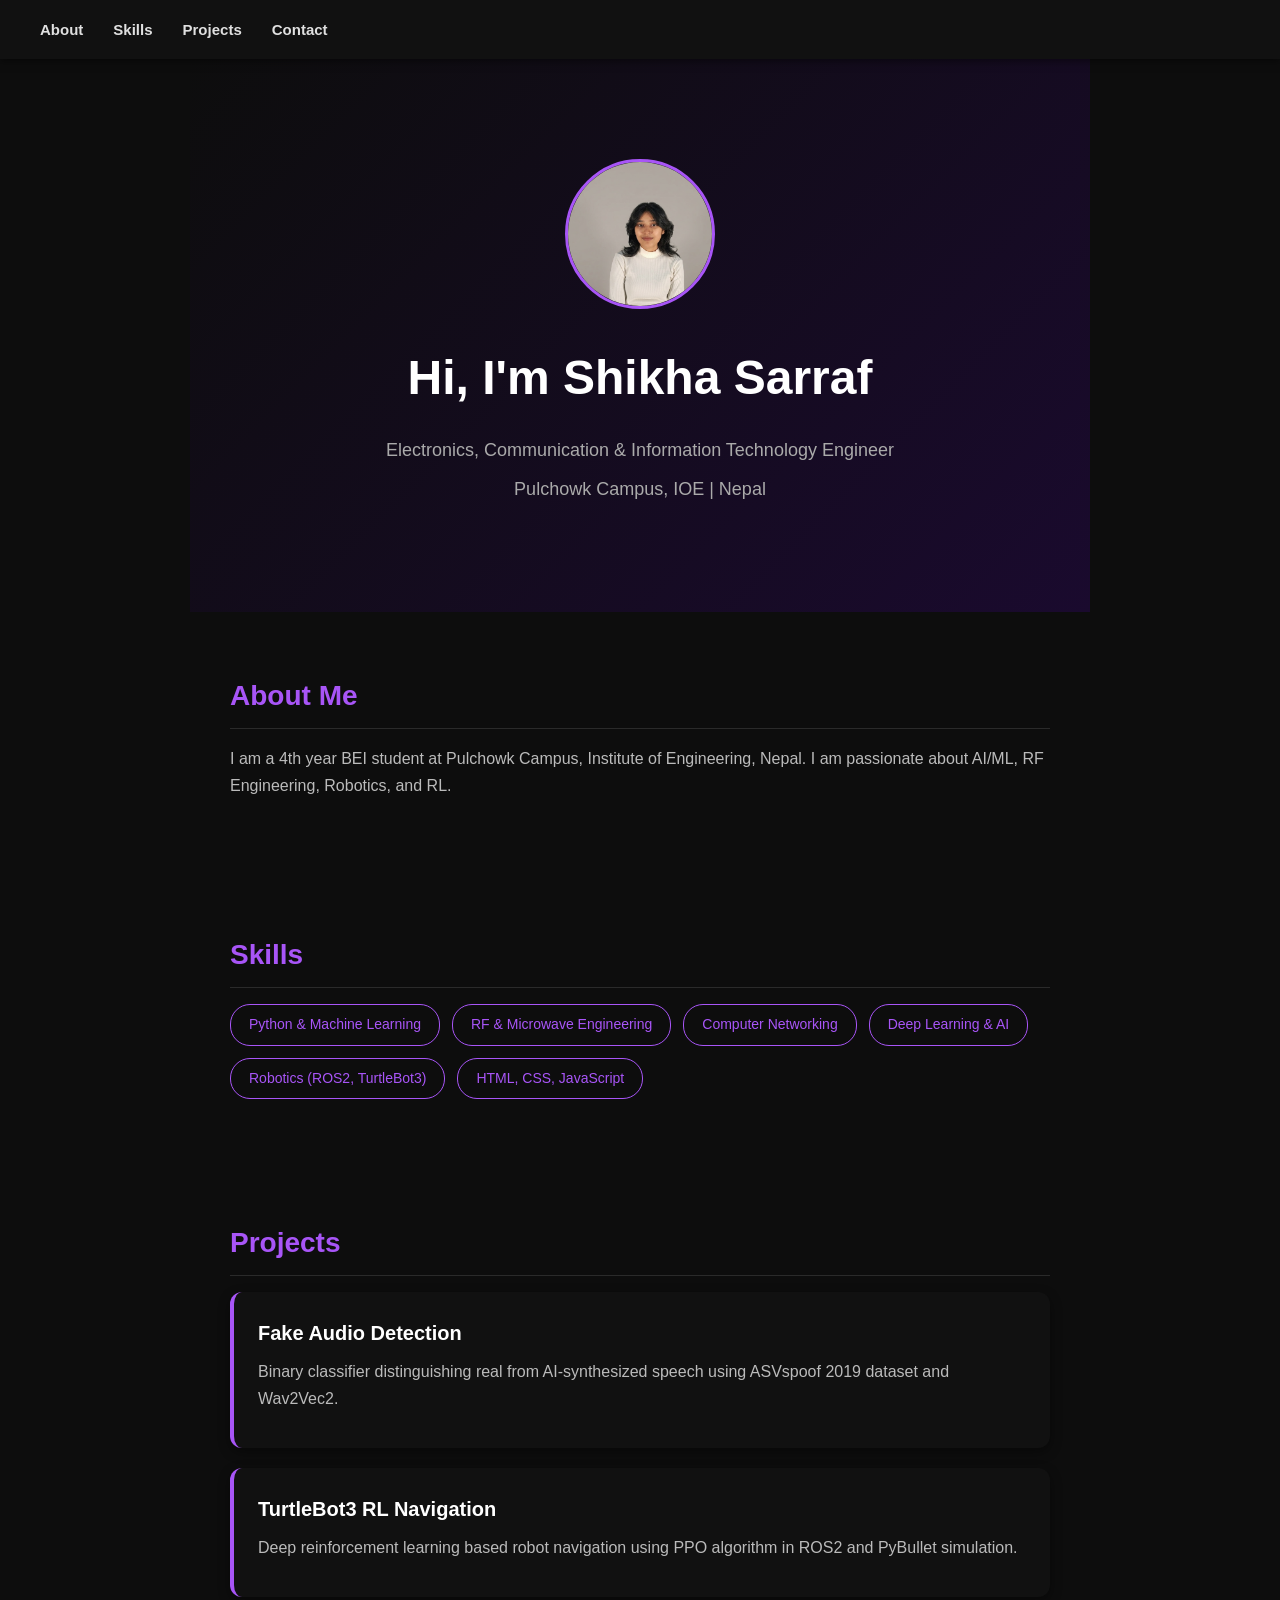
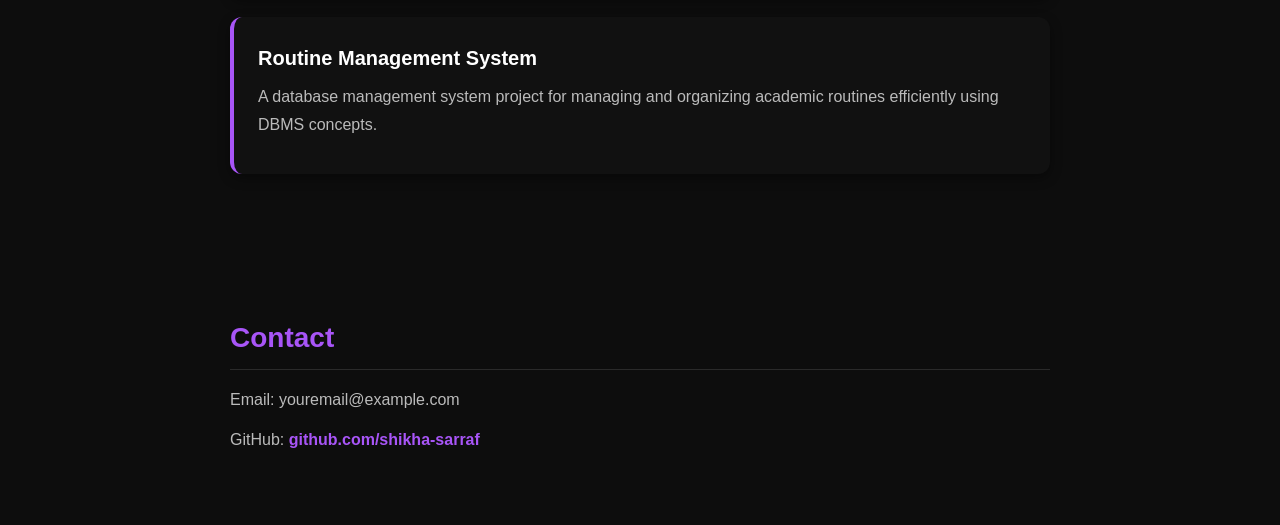
==== index.html @ 069e7ae3 "Add profile photo" ====
<!DOCTYPE html>
<html lang="en">
  <head>
    <meta charset="UTF-8">
    <meta name="viewport" content="width=device-width, initial-scale=1.0">
    <meta name="author" content="Shikha Sarraf">
    <meta name="description" content="Portfolio of Shikha Sarraf - ECIT Engineer">
    <link rel="stylesheet" href="style.css">
    <title>Shikha Sarraf | Portfolio</title>
  </head>
  <body>

    <!-- NAVIGATION -->
    <nav>
      <ul>
        <li><a href="#about">About</a></li>
        <li><a href="#skills">Skills</a></li>
        <li><a href="#projects">Projects</a></li>
        <li><a href="#contact">Contact</a></li>
      </ul>
    </nav>

    <!-- HERO SECTION -->
    
    <section id="hero">
      <img src="me.png" alt="Shikha Sarraf" class="profile-photo">
      <h1>Hi, I'm Shikha Sarraf</h1>
      <p>Electronics, Communication & Information Technology Engineer</p>
      <p>Pulchowk Campus, IOE | Nepal</p>
    </section>

    <!-- ABOUT SECTION -->
    <section id="about">
      <h2>About Me</h2>
      <p>I am a 4th year BEI student at Pulchowk Campus, Institute of Engineering, Nepal. I am passionate about AI/ML, RF Engineering, Robotics, and RL.</p>
    </section>

    <!-- SKILLS SECTION -->
    <section id="skills">
      <h2>Skills</h2>
      <ul>
        <li>Python & Machine Learning</li>
        <li>RF & Microwave Engineering</li>
        <li>Computer Networking</li>
        <li>Deep Learning & AI</li>
        <li>Robotics (ROS2, TurtleBot3)</li>
        <li>HTML, CSS, JavaScript</li>
      </ul>
    </section>

    <!-- PROJECTS SECTION -->
    <section id="projects">
      <h2>Projects</h2>

      <div class="project-card">
        <h3>Fake Audio Detection</h3>
        <p>Binary classifier distinguishing real from AI-synthesized speech using ASVspoof 2019 dataset and Wav2Vec2.</p>
      </div>

      <div class="project-card">
        <h3>TurtleBot3 RL Navigation</h3>
        <p>Deep reinforcement learning based robot navigation using PPO algorithm in ROS2 and PyBullet simulation.</p>
      </div>

      <div class="project-card">
        <h3>Routine Management System</h3>
        <p>A database management system project for managing and organizing academic routines efficiently using DBMS concepts.</p>
      </div>

    </section>

    <!-- CONTACT SECTION -->
    <section id="contact">
      <h2>Contact</h2>
      <p>Email: youremail@example.com</p>
      <p>GitHub: <a href="https://github.com/shikha-sarraf">github.com/shikha-sarraf</a></p>
    </section>

    <script src="script.js"></script>
  </body>
</html>
---- style.css ----
/* RESET & BASE */
* {
  margin: 0;
  padding: 0;
  box-sizing: border-box;
}

body {
  font-family: 'Segoe UI', sans-serif;
  background-color: #0d0d0d;
  color: #e0e0e0;
  line-height: 1.7;
}

/* NAVIGATION */
nav {
  background-color: #111111;
  padding: 16px 40px;
  box-shadow: 0 2px 8px rgba(0,0,0,0.5);
  position: sticky;
  top: 0;
  z-index: 100;
}

nav ul {
  list-style: none;
  display: flex;
  gap: 30px;
}

nav ul li a {
  text-decoration: none;
  color: #e0e0e0;
  font-weight: 600;
  font-size: 15px;
}

nav ul li a:hover {
  color: #a855f7;
}

/* HERO SECTION */

.profile-photo {
  width: 150px;
  height: 150px;
  border-radius: 50%;
  object-fit: cover;
  border: 3px solid #a855f7;
  margin-bottom: 20px;
}

#hero {
  background: linear-gradient(135deg, #0d0d0d, #1a0a2e);
  color: white;
  padding: 100px 40px;
  text-align: center;
}

#hero h1 {
  font-size: 48px;
  margin-bottom: 16px;
  color: #ffffff;
}

#hero p {
  font-size: 18px;
  margin-bottom: 8px;
  color: #aaaaaa;
}

/* SECTIONS */
section {
  padding: 60px 40px;
  max-width: 900px;
  margin: 0 auto;
}

h2 {
  font-size: 28px;
  color: #a855f7;
  margin-bottom: 16px;
  border-bottom: 1px solid #2a2a2a;
  padding-bottom: 8px;
}

p {
  font-size: 16px;
  color: #bbbbbb;
  margin-bottom: 12px;
}

/* SKILLS */
#skills ul {
  list-style: none;
  display: flex;
  flex-wrap: wrap;
  gap: 12px;
  margin-top: 16px;
}

#skills ul li {
  background-color: transparent;
  color: #a855f7;
  padding: 8px 18px;
  border-radius: 20px;
  font-size: 14px;
  font-weight: 500;
  border: 1px solid #a855f7;
}

/* PROJECT CARDS */
.project-card {
  background: #111111;
  border-radius: 12px;
  padding: 24px;
  margin-bottom: 20px;
  box-shadow: 0 4px 12px rgba(0,0,0,0.4);
  border-left: 4px solid #a855f7;
}

.project-card h3 {
  font-size: 20px;
  color: #ffffff;
  margin-bottom: 8px;
}

/* CONTACT */
#contact a {
  color: #a855f7;
  text-decoration: none;
  font-weight: 600;
}

#contact a:hover {
  color: #ffffff;
  text-decoration: underline;
}
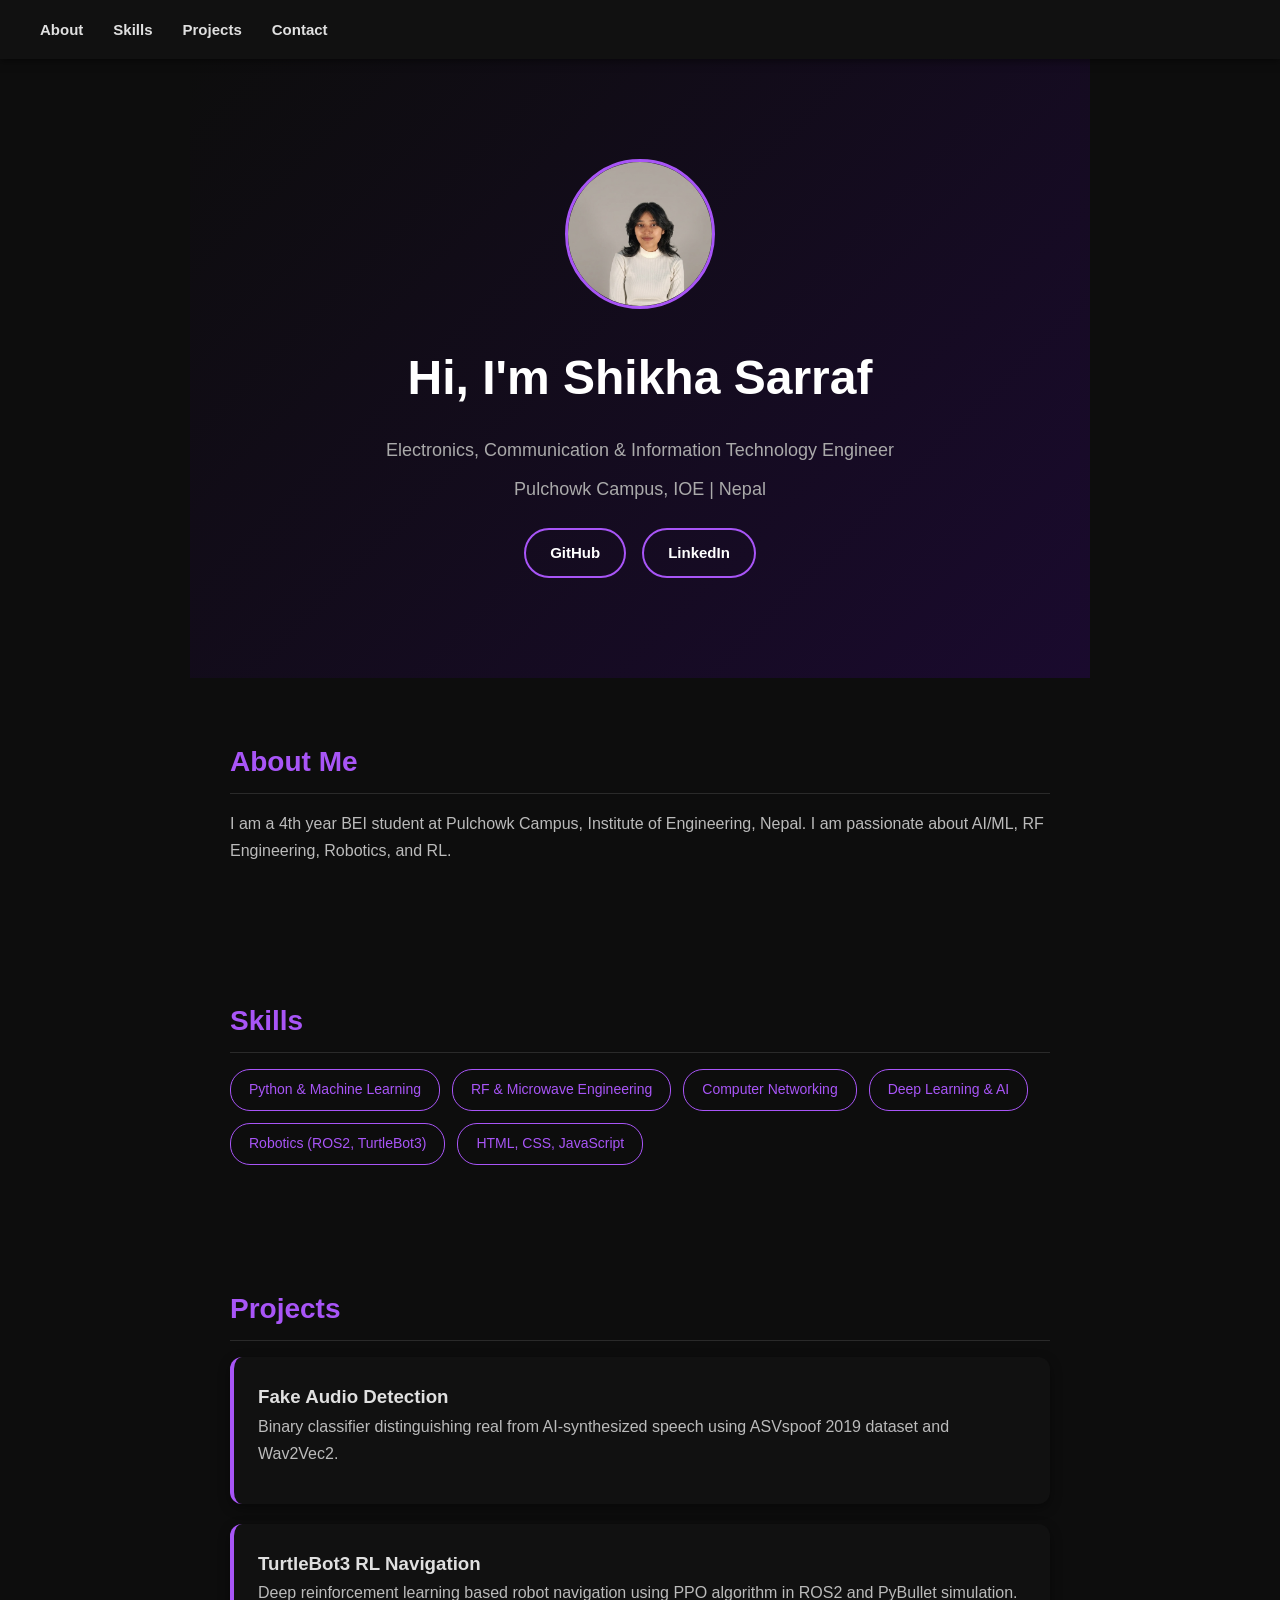
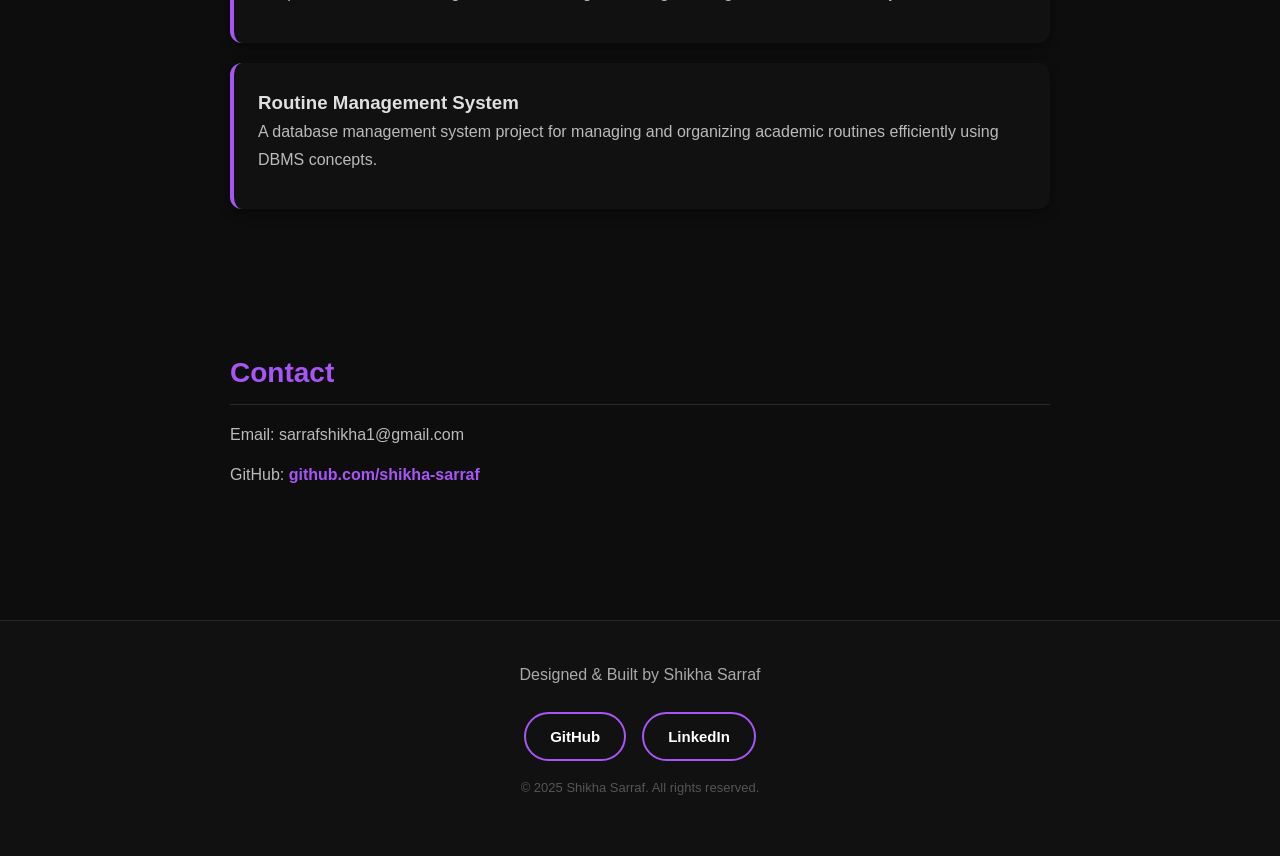
==== commit 57f0543d: "Add hover effects and footer" ====
--- a/index.html
+++ b/index.html
@@ -8,6 +8,7 @@
     <link rel="stylesheet" href="style.css">
     <title>Shikha Sarraf | Portfolio</title>
   </head>
+
   <body>
 
     <!-- NAVIGATION -->
@@ -27,6 +28,10 @@
       <h1>Hi, I'm Shikha Sarraf</h1>
       <p>Electronics, Communication & Information Technology Engineer</p>
       <p>Pulchowk Campus, IOE | Nepal</p>
+      <div class="social-links">
+        <a href="https://github.com/shikha-sarraf" target="_blank">GitHub</a>
+        <a href="https://www.linkedin.com/in/shikha-sarraf-b10325328/" target="_blank">LinkedIn</a>
+      </div>
     </section>
 
     <!-- ABOUT SECTION -->
@@ -72,10 +77,19 @@
     <!-- CONTACT SECTION -->
     <section id="contact">
       <h2>Contact</h2>
-      <p>Email: youremail@example.com</p>
+      <p>Email: sarrafshikha1@gmail.com</p>
       <p>GitHub: <a href="https://github.com/shikha-sarraf">github.com/shikha-sarraf</a></p>
     </section>
 
     <script src="script.js"></script>
+    <!-- FOOTER -->
+    <footer>
+      <p>Designed & Built by Shikha Sarraf</p>
+      <div class="social-links">
+        <a href="https://github.com/shikha-sarraf" target="_blank">GitHub</a>
+        <a href="https://www.linkedin.com/in/shikha-sarraf-b10325328/" target="_blank">LinkedIn</a>
+      </div>
+      <p class="copyright">© 2025 Shikha Sarraf. All rights reserved.</p>
+    </footer>
   </body>
 </html>
--- a/style.css
+++ b/style.css
@@ -117,13 +117,16 @@
   margin-bottom: 20px;
   box-shadow: 0 4px 12px rgba(0,0,0,0.4);
   border-left: 4px solid #a855f7;
+  transition: all 0.3s ease;
+  cursor: pointer;
 }
 
-.project-card h3 {
-  font-size: 20px;
-  color: #ffffff;
-  margin-bottom: 8px;
+.project-card:hover {
+  transform: translateY(-5px);
+  box-shadow: 0 8px 25px rgba(168, 85, 247, 0.3);
+  border-left: 4px solid #a855f7;
 }
+
 
 /* CONTACT */
 #contact a {
@@ -135,4 +138,46 @@
 #contact a:hover {
   color: #ffffff;
   text-decoration: underline;
-}+}
+
+.social-links {
+  display: flex;
+  gap: 16px;
+  justify-content: center;
+  margin-top: 24px;
+}
+
+.social-links a {
+  text-decoration: none;
+  color: #ffffff;
+  border: 2px solid #a855f7;
+  padding: 10px 24px;
+  border-radius: 25px;
+  font-weight: 600;
+  font-size: 15px;
+  transition: all 0.3s ease;
+}
+
+.social-links a:hover {
+  background-color: #a855f7;
+  color: #ffffff;
+}
+/* FOOTER */
+footer {
+  background-color: #111111;
+  text-align: center;
+  padding: 40px 20px;
+  margin-top: 60px;
+  border-top: 1px solid #2a2a2a;
+}
+
+footer p {
+  color: #aaaaaa;
+  margin-bottom: 16px;
+}
+
+footer .copyright {
+  color: #555555;
+  font-size: 13px;
+  margin-top: 16px;
+}
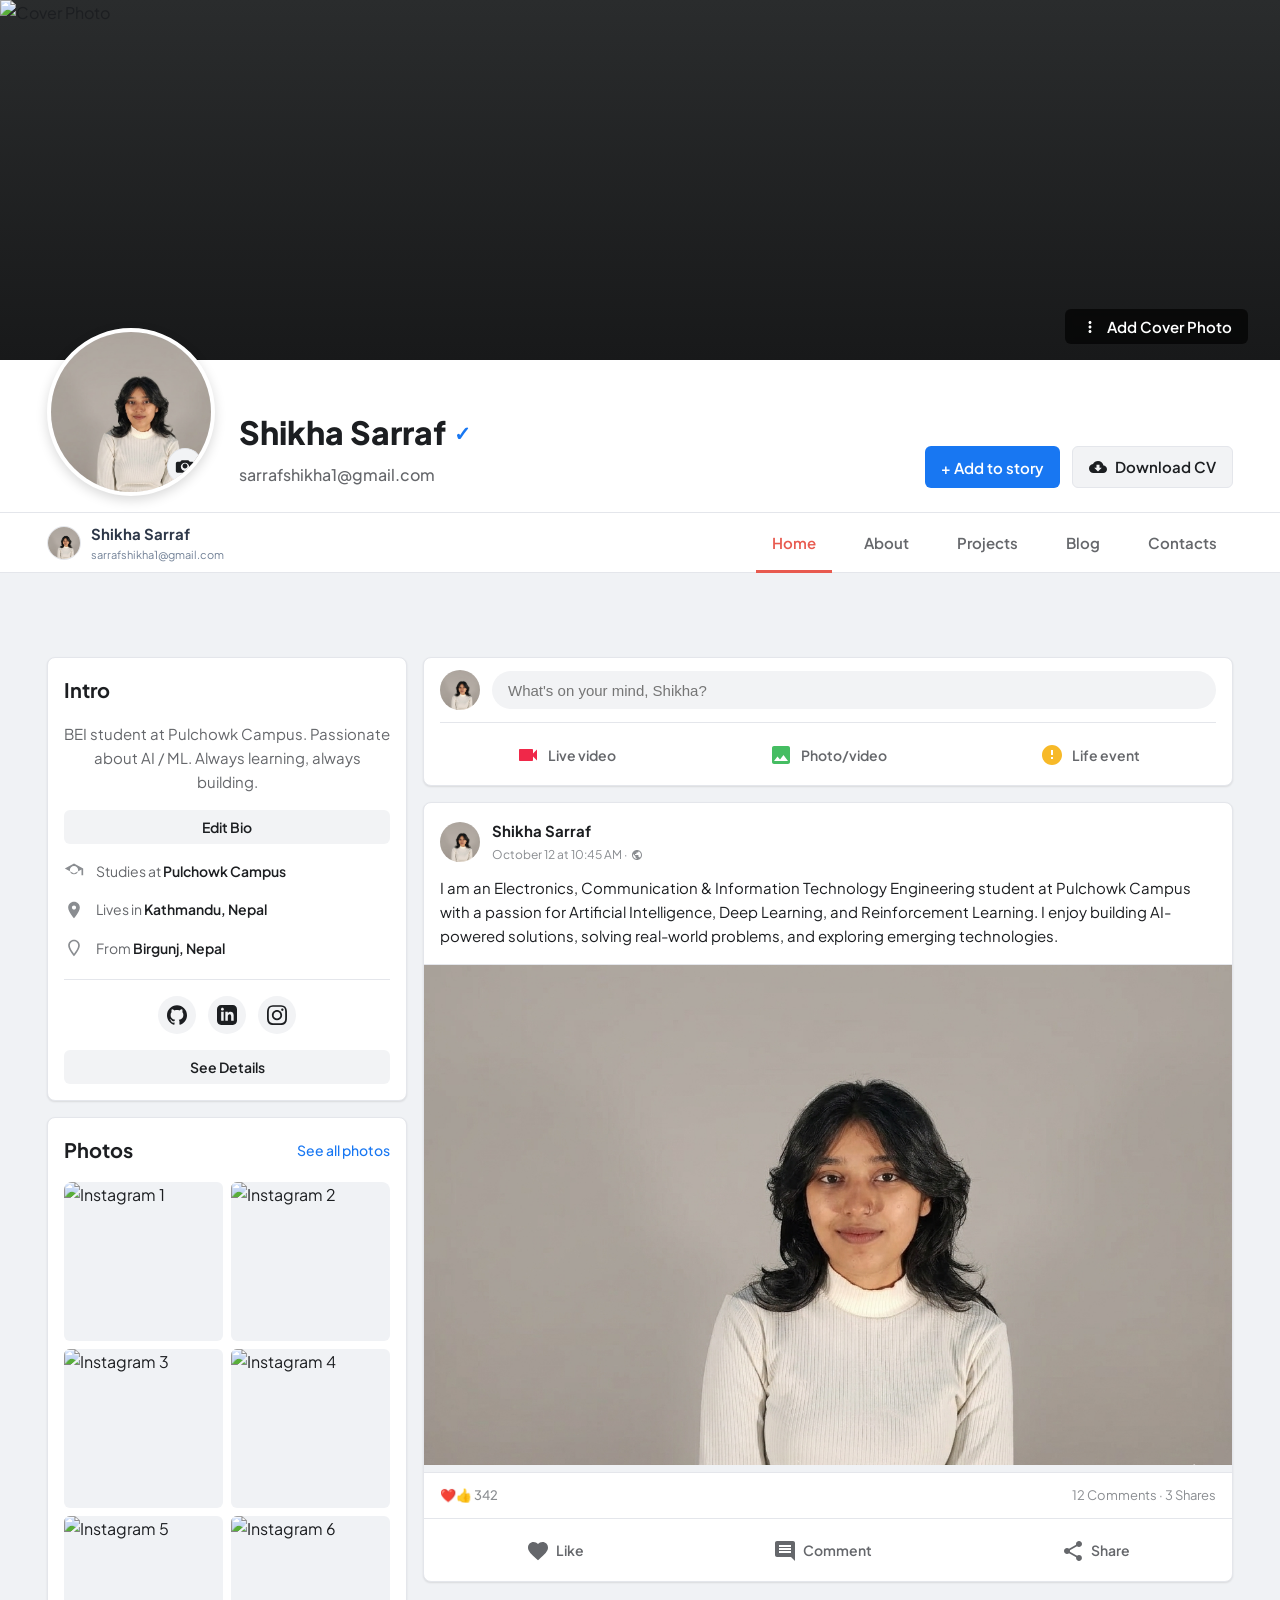
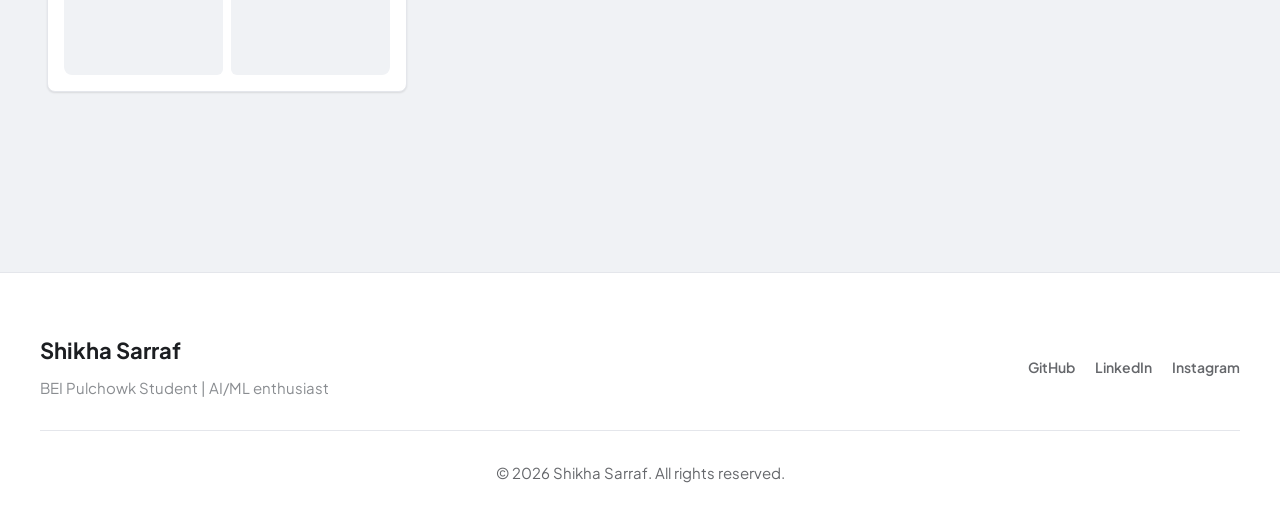
==== commit 62b3530e: "Refactor portfolio to Light Mode & Desktop-Only, restructure subpages, update bio text, and add MIT " ====
--- a/index.html
+++ b/index.html
@@ -1,95 +1,245 @@
 <!DOCTYPE html>
 <html lang="en">
-  <head>
-    <meta charset="UTF-8">
-    <meta name="viewport" content="width=device-width, initial-scale=1.0">
-    <meta name="author" content="Shikha Sarraf">
-    <meta name="description" content="Portfolio of Shikha Sarraf - ECIT Engineer">
-    <link rel="stylesheet" href="style.css">
-    <title>Shikha Sarraf | Portfolio</title>
-  </head>
-
-  <body>
-
-    <!-- NAVIGATION -->
-    <nav>
-      <ul>
-        <li><a href="#about">About</a></li>
-        <li><a href="#skills">Skills</a></li>
-        <li><a href="#projects">Projects</a></li>
-        <li><a href="#contact">Contact</a></li>
+<head>
+  <meta charset="UTF-8">
+  <meta name="author" content="Shikha Sarraf">
+  <meta name="description" content="Professional Portfolio of Shikha Sarraf - BEI student at Pulchowk Campus, Passionate about AI / ML">
+  <title>Shikha Sarraf | Portfolio - Home</title>
+  <!-- Google Fonts -->
+  <link rel="preconnect" href="https://fonts.googleapis.com">
+  <link rel="preconnect" href="https://fonts.gstatic.com" crossorigin>
+  <link href="https://fonts.googleapis.com/css2?family=Playfair+Display:ital,wght@0,400..900;1,400..900&family=Plus+Jakarta+Sans:ital,wght@0,300..800;1,300..800&display=swap" rel="stylesheet">
+  <!-- Stylesheet -->
+  <link rel="stylesheet" href="style.css">
+</head>
+<body>
+
+  <!-- HERO PROFILE HEADER -->
+  <header class="profile-header">
+    <div class="cover-wrapper">
+      <img src="https://res.cloudinary.com/dj85g5tsx/image/upload/q_auto:best,f_auto,e_sharpen:100/v1781712155/1000098287_high_quality_x2zawh.jpg" alt="Cover Photo" class="cover-photo">
+      <button class="mock-btn cover-edit-btn">
+        <svg viewBox="0 0 24 24" class="btn-icon"><path d="M12 8c1.1 0 2-.9 2-2s-.9-2-2-2-2 .9-2 2 .9 2 2 2zm0 2c-1.1 0-2 .9-2 2s.9 2 2 2 2-.9 2-2-.9-2-2-2zm0 6c-1.1 0-2 .9-2 2s.9 2 2 2 2-.9 2-2-.9-2-2-2z"/></svg>
+        Add Cover Photo
+      </button>
+    </div>
+    
+    <div class="header-info-container">
+      <div class="profile-avatar-wrapper">
+        <img src="me.png" alt="Shikha Sarraf" class="profile-avatar">
+        <div class="avatar-edit-badge">
+          <svg viewBox="0 0 24 24"><path d="M12 15c1.66 0 3-1.34 3-3s-1.34-3-3-3-3 1.34-3 3 1.34 3 3 3zm9-8h-3.17L16 5H8L6.17 7H3c-1.1 0-2 .9-2 2v9c0 1.1.9 2 2 2h18c1.1 0 2-.9 2-2V9c0-1.1-.9-2-2-2zm-9 11c-2.76 0-5-2.24-5-5s2.24-5 5-5 5 2.24 5 5-2.24 5-5 5z"/></svg>
+        </div>
+      </div>
+      
+      <div class="profile-meta">
+        <div class="name-block">
+          <h1 class="profile-name">Shikha Sarraf <span class="verify-badge">✓</span></h1>
+          <span class="profile-email">sarrafshikha1@gmail.com</span>
+        </div>
+        <div class="profile-actions">
+          <button class="mock-btn primary-action-btn">+ Add to story</button>
+          <a href="shikha-sarraf_cv.pdf" download class="mock-btn secondary-action-btn">
+            <svg viewBox="0 0 24 24" class="btn-icon"><path d="M19.35 10.04C18.67 6.59 15.64 4 12 4 9.11 4 6.6 5.64 5.35 8.04 2.34 8.36 0 10.91 0 14c0 3.31 2.69 6 6 6h13c2.76 0 5-2.24 5-5 0-2.64-2.05-4.78-4.65-4.96zM17 13l-5 5-5-5h3V9h4v4h3z"/></svg>
+            Download CV
+          </a>
+        </div>
+      </div>
+    </div>
+  </header>
+
+  <!-- NAVIGATION BAR (STICKY NAV CONTAINER) -->
+  <div class="nav-anchor" id="nav-anchor"></div>
+  <nav class="main-navbar" id="main-navbar">
+    <div class="navbar-content">
+      <div class="navbar-logo" id="navbar-logo">
+        <img src="me.png" alt="Profile" class="logo-avatar">
+        <div class="logo-text">
+          <span class="logo-name">Shikha Sarraf</span>
+          <span class="logo-subtitle">sarrafshikha1@gmail.com</span>
+        </div>
+      </div>
+      <ul class="nav-links">
+        <li><a href="index.html" class="nav-item active" data-tab="home">Home</a></li>
+        <li><a href="about.html" class="nav-item" data-tab="about">About</a></li>
+        <li><a href="projects.html" class="nav-item" data-tab="projects">Projects</a></li>
+        <li><a href="blog.html" class="nav-item" data-tab="blog">Blog</a></li>
+        <li><a href="contacts.html" class="nav-item" data-tab="contacts">Contacts</a></li>
       </ul>
-    </nav>
-
-    <!-- HERO SECTION -->
-    
-    <section id="hero">
-      <img src="me.png" alt="Shikha Sarraf" class="profile-photo">
-      <h1>Hi, I'm Shikha Sarraf</h1>
-      <p>Electronics, Communication & Information Technology Engineer</p>
-      <p>Pulchowk Campus, IOE | Nepal</p>
-      <div class="social-links">
-        <a href="https://github.com/shikha-sarraf" target="_blank">GitHub</a>
+    </div>
+  </nav>
+
+  <!-- MAIN SECTION CONTAINER (PAGE WRAPPER) -->
+  <main class="page-container">
+
+    <!-- HOME TAB / FEED SECTION -->
+    <section id="feed-section" class="section-container active-section">
+      <div class="feed-grid">
+        
+        <!-- LEFT COLUMN (INTRO, DETAILS, PHOTOS) -->
+        <div class="feed-col left-col">
+          
+          <!-- INTRO CARD -->
+          <div class="fb-card intro-card">
+            <h2>Intro</h2>
+            <p class="intro-bio">BEI student at Pulchowk Campus. Passionate about AI / ML. Always learning, always building.</p>
+            <button class="mock-btn-wide">Edit Bio</button>
+            <ul class="details-list">
+              <li>
+                <svg class="detail-icon" viewBox="0 0 24 24"><path d="M12 3L1 9l11 6 9-4.91V17h2V9L12 3zm0 13c-2.76 0-5-2.24-5-5s2.24-5 5-5 5 2.24 5 5-2.24 5-5 5z"/></svg>
+                <span>Studies at <span class="highlight">Pulchowk Campus</span></span>
+              </li>
+              <li>
+                <svg class="detail-icon" viewBox="0 0 24 24"><path d="M12 2C8.13 2 5 5.13 5 9c0 5.25 7 13 7 13s7-7.75 7-13c0-3.87-3.13-7-7-7zm0 9.5c-1.38 0-2.5-1.12-2.5-2.5s1.12-2.5 2.5-2.5 2.5 1.12 2.5 2.5-1.12 2.5-2.5 2.5z"/></svg>
+                <span>Lives in <span class="highlight">Kathmandu, Nepal</span></span>
+              </li>
+              <li>
+                <svg class="detail-icon" viewBox="0 0 24 24"><path d="M12 2C8.14 2 5 5.14 5 9c0 5.25 7 13 7 13s7-7.75 7-13c0-3.86-3.14-7-7-7zm0 2c2.76 0 5 2.24 5 5 0 2.88-2.88 7.19-5 9.88C9.92 16.24 7 11.85 7 9c0-2.76 2.24-5 5-5z"/></svg>
+                <span>From <span class="highlight">Birgunj, Nepal</span></span>
+              </li>
+            </ul>
+            
+            <div class="social-row">
+              <a href="https://github.com/shikha-sarraf/" target="_blank" class="social-icon-btn github" title="GitHub">
+                <svg viewBox="0 0 24 24"><path d="M12 .297c-6.63 0-12 5.373-12 12 0 5.303 3.438 9.8 8.205 11.385.6.113.82-.258.82-.577 0-.285-.01-1.04-.015-2.04-3.338.724-4.042-1.61-4.042-1.61C4.422 18.07 3.633 17.7 3.633 17.7c-1.087-.744.084-.729.084-.729 1.205.084 1.838 1.236 1.838 1.236 1.07 1.835 2.809 1.305 3.495.998.108-.776.417-1.305.76-1.605-2.665-.3-5.466-1.332-5.466-5.93 0-1.31.465-2.38 1.235-3.22-.135-.303-.54-1.523.105-3.176 0 0 1.005-.322 3.3 1.23.96-.267 1.98-.399 3-.405 1.02.006 2.04.138 3 .405 2.28-1.552 3.285-1.23 3.285-1.23.645 1.653.24 2.873.12 3.176.765.84 1.23 1.91 1.23 3.22 0 4.61-2.805 5.625-5.475 5.92.42.36.81 1.096.81 2.22 0 1.606-.015 2.896-.015 3.286 0 .315.21.69.825.57C20.565 22.092 24 17.592 24 12.297c0-6.627-5.373-12-12-12"/></svg>
+              </a>
+              <a href="https://www.linkedin.com/in/shikha-sarraf-b10325328/" target="_blank" class="social-icon-btn linkedin" title="LinkedIn">
+                <svg viewBox="0 0 24 24"><path d="M19 0h-14c-2.761 0-5 2.239-5 5v14c0 2.761 2.239 5 5 5h14c2.762 0 5-2.239 5-5v-14c0-2.761-2.238-5-5-5zm-11 19h-3v-11h3v11zm-1.5-12.268c-.966 0-1.75-.79-1.75-1.764s.784-1.764 1.75-1.764 1.75.79 1.75 1.764-.783 1.764-1.75 1.764zm13.5 12.268h-3v-5.604c0-3.368-4-3.113-4 0v5.604h-3v-11h3v1.765c1.396-2.586 7-2.777 7 2.476v6.759z"/></svg>
+              </a>
+              <a href="https://www.instagram.com/shikha28730/" target="_blank" class="social-icon-btn instagram" title="Instagram">
+                <svg viewBox="0 0 24 24"><path d="M12 2.163c3.204 0 3.584.012 4.85.07 3.252.148 4.771 1.691 4.919 4.919.058 1.265.069 1.645.069 4.849 0 3.205-.012 3.584-.069 4.849-.149 3.225-1.664 4.771-4.919 4.919-1.266.058-1.644.07-4.85.07-3.204 0-3.584-.012-4.849-.07-3.26-.149-4.771-1.699-4.919-4.92-.058-1.265-.07-1.644-.07-4.849 0-3.204.013-3.583.07-4.849.149-3.227 1.664-4.771 4.919-4.919 1.266-.057 1.645-.069 4.849-.069zm0-2c-3.259 0-3.667.014-4.947.072-4.358.2-6.78 2.618-6.98 6.98-.059 1.281-.073 1.689-.073 4.948 0 3.259.014 3.668.072 4.948.2 4.358 2.618 6.78 6.98 6.98 1.281.058 1.689.072 4.948.072 3.259 0 3.668-.014 4.948-.072 4.354-.2 6.782-2.618 6.979-6.98.059-1.28.073-1.689.073-4.948 0-3.259-.014-3.667-.072-4.947-.196-4.354-2.617-6.78-6.979-6.98-1.281-.059-1.69-.073-4.949-.073zm0 5.838c-3.403 0-6.162 2.759-6.162 6.162s2.759 6.163 6.162 6.163 6.162-2.759 6.162-6.163c0-3.403-2.759-6.162-6.162-6.162zm0 10.162c-2.209 0-4-1.79-4-4 0-2.209 1.791-4 4-4s4 1.791 4 4c0 2.21-1.791 4-4 4zm6.406-11.845c-.796 0-1.441.645-1.441 1.44s.645 1.44 1.441 1.44c.795 0 1.439-.645 1.439-1.44s-.644-1.44-1.439-1.44z"/></svg>
+              </a>
+            </div>
+            
+            <button class="mock-btn-wide secondary">See Details</button>
+          </div>
+
+          <!-- PHOTOS CARD -->
+          <div class="fb-card photos-card">
+            <div class="card-header">
+              <h2>Photos</h2>
+              <a href="#" class="card-header-link">See all photos</a>
+            </div>
+            <div class="photos-grid-2col">
+              <div class="photo-box">
+                <img src="https://res.cloudinary.com/dj85g5tsx/image/upload/v1781714208/Screenshot_20260617_221951_Instagram_nuiz65.jpg" alt="Instagram 1" class="insta-photo">
+              </div>
+              <div class="photo-box">
+                <img src="https://res.cloudinary.com/dj85g5tsx/image/upload/v1781714208/Screenshot_20260617_221634_Instagram_vl1rug.jpg" alt="Instagram 2" class="insta-photo">
+              </div>
+              <div class="photo-box">
+                <img src="https://res.cloudinary.com/dj85g5tsx/image/upload/v1781714207/Screenshot_20260617_221604_Instagram_c6y4k2.jpg" alt="Instagram 3" class="insta-photo">
+              </div>
+              <div class="photo-box">
+                <img src="https://res.cloudinary.com/dj85g5tsx/image/upload/v1781714208/Screenshot_20260617_221849_Instagram_ctgxor.jpg" alt="Instagram 4" class="insta-photo">
+              </div>
+              <div class="photo-box">
+                <img src="https://res.cloudinary.com/dj85g5tsx/image/upload/v1781714207/Screenshot_20260617_221601_Instagram_vzuhi9.jpg" alt="Instagram 5" class="insta-photo">
+              </div>
+              <div class="photo-box">
+                <img src="https://res.cloudinary.com/dj85g5tsx/image/upload/v1781714207/Screenshot_20260617_221838_Instagram_vi8kjq.jpg" alt="Instagram 6" class="insta-photo">
+              </div>
+            </div>
+          </div>
+          
+        </div>
+        
+        <!-- RIGHT COLUMN (CREATE POST & BIO POST) -->
+        <div class="feed-col right-col">
+          
+          <!-- CREATE POST PANEL -->
+          <div class="fb-card create-post-card">
+            <div class="post-top">
+              <img src="me.png" alt="Shikha Sarraf" class="small-profile-icon">
+              <input type="text" placeholder="What's on your mind, Shikha?" class="mock-post-input" disabled>
+            </div>
+            <div class="divider"></div>
+            <div class="post-actions-row">
+              <div class="post-action-btn">
+                <svg class="action-icon video" viewBox="0 0 24 24"><path d="M17 10.5V7c0-.55-.45-1-1-1H4c-.55 0-1 .45-1 1v10c0 .55.45 1 1 1h12c.55 0 1-.45 1-1v-3.5l4 4v-11l-4 4z"/></svg>
+                <span>Live video</span>
+              </div>
+              <div class="post-action-btn">
+                <svg class="action-icon image" viewBox="0 0 24 24"><path d="M21 19V5c0-1.1-.9-2-2-2H5c-1.1 0-2 .9-2 2v14c0 1.1.9 2 2 2h14c1.1 0 2-.9 2-2zM8.5 13.5l2.5 3.01L14.5 12l4.5 6H5l3.5-4.5z"/></svg>
+                <span>Photo/video</span>
+              </div>
+              <div class="post-action-btn">
+                <svg class="action-icon emoji" viewBox="0 0 24 24"><path d="M12 2C6.48 2 2 6.48 2 12s4.48 10 10 10 10-4.48 10-10S17.52 2 12 2zm1 14h-2v-2h2v2zm0-4h-2V7h2v5z"/></svg>
+                <span>Life event</span>
+              </div>
+            </div>
+          </div>
+          
+          <!-- BIO POST -->
+          <div class="fb-card post-card">
+            <div class="post-header-info">
+              <img src="me.png" alt="Shikha Sarraf" class="small-profile-icon">
+              <div class="post-user-details">
+                <span class="post-username">Shikha Sarraf</span>
+                <span class="post-time">October 12 at 10:45 AM · <svg class="globe-icon" viewBox="0 0 24 24"><path d="M12 2C6.48 2 2 6.48 2 12s4.48 10 10 10 10-4.48 10-10S17.52 2 12 2zm-1 17.93c-3.95-.49-7-3.85-7-7.93 0-.62.08-1.21.21-1.79L9 15v1c0 1.1.9 2 2 2v1.93zm6.9-2.54c-.26-.81-1-1.39-1.9-1.39h-1v-3c0-.55-.45-1-1-1H8v-2h2c.55 0 1-.45 1-1V7h2c1.1 0 2-.9 2-2v-.41c2.93 1.19 5 4.06 5 7.41 0 2.08-.8 3.97-2.1 5.39z"/></svg></span>
+              </div>
+            </div>
+            <div class="post-content">
+              <p>I am an Electronics, Communication & Information Technology Engineering student at Pulchowk Campus with a passion for Artificial Intelligence, Deep Learning, and Reinforcement Learning. I enjoy building AI-powered solutions, solving real-world problems, and exploring emerging technologies.</p>
+              <div class="post-image-container">
+                <img src="me.png" alt="Featured Project/Bio Image" class="post-featured-image">
+              </div>
+            </div>
+            <div class="post-stats">
+              <div class="stats-left">
+                <span class="likes-badge">❤️👍 342</span>
+              </div>
+              <div class="stats-right">
+                <span>12 Comments · 3 Shares</span>
+              </div>
+            </div>
+            <div class="divider"></div>
+            <div class="post-actions-row borderless">
+              <div class="post-action-btn wide">
+                <svg viewBox="0 0 24 24" class="action-icon"><path d="M12 21.35l-1.45-1.32C5.4 15.36 2 12.28 2 8.5 2 5.42 4.42 3 7.5 3c1.74 0 3.41.81 4.5 2.09C13.09 3.81 14.76 3 16.5 3 19.58 3 22 5.42 22 8.5c0 3.78-3.4 6.86-8.55 11.54L12 21.35z"/></svg>
+                Like
+              </div>
+              <div class="post-action-btn wide">
+                <svg viewBox="0 0 24 24" class="action-icon"><path d="M21.99 4c0-1.1-.89-2-1.99-2H4c-1.1 0-2 .9-2 2v12c0 1.1.9 2 2 2h14l4 4-.01-18zM18 14H6v-2h12v2zm0-3H6V9h12v2zm0-3H6V6h12v2z"/></svg>
+                Comment
+              </div>
+              <div class="post-action-btn wide">
+                <svg viewBox="0 0 24 24" class="action-icon"><path d="M18 16.08c-.76 0-1.44.3-1.96.77L8.91 12.7c.05-.23.09-.46.09-.7s-.04-.47-.09-.7l7.05-4.11c.54.5 1.25.81 2.04.81 1.66 0 3-1.34 3-3s-1.34-3-3-3-3 1.34-3 3c0 .24.04.47.09.7L8.04 9.81C7.5 9.31 6.79 9 6 9c-1.66 0-3 1.34-3 3s1.34 3 3 3c.79 0 1.5-.31 2.04-.81l7.12 4.16c-.05.21-.08.43-.08.65 0 1.61 1.31 2.92 2.92 2.92 1.61 0 2.92-1.31 2.92-2.92s-1.31-2.92-2.92-2.92z"/></svg>
+                Share
+              </div>
+            </div>
+          </div>
+          
+        </div>
+        
+      </div>
+    </section>
+
+  </main>
+
+  <!-- FOOTER -->
+  <footer class="site-footer">
+    <div class="footer-top">
+      <div class="footer-brand">
+        <h3>Shikha Sarraf</h3>
+        <p>BEI Pulchowk Student | AI/ML enthusiast</p>
+      </div>
+      <div class="footer-socials">
+        <a href="https://github.com/shikha-sarraf/" target="_blank">GitHub</a>
         <a href="https://www.linkedin.com/in/shikha-sarraf-b10325328/" target="_blank">LinkedIn</a>
-      </div>
-    </section>
-
-    <!-- ABOUT SECTION -->
-    <section id="about">
-      <h2>About Me</h2>
-      <p>I am a 4th year BEI student at Pulchowk Campus, Institute of Engineering, Nepal. I am passionate about AI/ML, RF Engineering, Robotics, and RL.</p>
-    </section>
-
-    <!-- SKILLS SECTION -->
-    <section id="skills">
-      <h2>Skills</h2>
-      <ul>
-        <li>Python & Machine Learning</li>
-        <li>RF & Microwave Engineering</li>
-        <li>Computer Networking</li>
-        <li>Deep Learning & AI</li>
-        <li>Robotics (ROS2, TurtleBot3)</li>
-        <li>HTML, CSS, JavaScript</li>
-      </ul>
-    </section>
-
-    <!-- PROJECTS SECTION -->
-    <section id="projects">
-      <h2>Projects</h2>
-
-      <div class="project-card">
-        <h3>Fake Audio Detection</h3>
-        <p>Binary classifier distinguishing real from AI-synthesized speech using ASVspoof 2019 dataset and Wav2Vec2.</p>
-      </div>
-
-      <div class="project-card">
-        <h3>TurtleBot3 RL Navigation</h3>
-        <p>Deep reinforcement learning based robot navigation using PPO algorithm in ROS2 and PyBullet simulation.</p>
-      </div>
-
-      <div class="project-card">
-        <h3>Routine Management System</h3>
-        <p>A database management system project for managing and organizing academic routines efficiently using DBMS concepts.</p>
-      </div>
-
-    </section>
-
-    <!-- CONTACT SECTION -->
-    <section id="contact">
-      <h2>Contact</h2>
-      <p>Email: sarrafshikha1@gmail.com</p>
-      <p>GitHub: <a href="https://github.com/shikha-sarraf">github.com/shikha-sarraf</a></p>
-    </section>
-
-    <script src="script.js"></script>
-    <!-- FOOTER -->
-    <footer>
-      <p>Designed & Built by Shikha Sarraf</p>
-      <div class="social-links">
-        <a href="https://github.com/shikha-sarraf" target="_blank">GitHub</a>
-        <a href="https://www.linkedin.com/in/shikha-sarraf-b10325328/" target="_blank">LinkedIn</a>
-      </div>
-      <p class="copyright">© 2025 Shikha Sarraf. All rights reserved.</p>
-    </footer>
-  </body>
+        <a href="https://www.instagram.com/shikha28730/" target="_blank">Instagram</a>
+      </div>
+    </div>
+    <div class="footer-divider"></div>
+    <div class="footer-bottom">
+      <p>&copy; 2026 Shikha Sarraf. All rights reserved.</p>
+    </div>
+  </footer>
+
+  <!-- BACK TO TOP BUTTON -->
+  <button id="backToTop" class="back-to-top-btn" title="Back to top">↑</button>
+
+  <!-- Scripts -->
+  <script src="script.js"></script>
+</body>
 </html>
--- a/style.css
+++ b/style.css
@@ -1,183 +1,1553 @@
-/* RESET & BASE */
+/* ==========================================
+   DESIGN SYSTEM & VARIABLES
+   ========================================== */
+:root {
+  /* Colors */
+  --bg-primary: #f0f2f5;
+  --bg-secondary: #ffffff;
+  --bg-hover: #f2f3f5;
+  --border-color: #e4e6eb;
+  --text-primary: #1c1e21;
+  --text-secondary: #65676b;
+  --text-muted: #8a8d91;
+  
+  --coral-accent: #e85a4f;
+  --coral-hover: #d3483f;
+  --coral-bg-alpha: rgba(232, 90, 79, 0.15);
+  
+  --facebook-blue: #1877f2;
+  --success-color: #16a34a;
+  --warning-color: #d97706;
+  
+  /* Fonts */
+  --font-sans: 'Plus Jakarta Sans', sans-serif;
+  --font-serif: 'Playfair Display', serif;
+  
+  /* Transitions */
+  --transition-smooth: all 0.3s cubic-bezier(0.4, 0, 0.2, 1);
+  --transition-fast: all 0.15s ease;
+}
+
+/* ==========================================
+   RESET & BASE STYLES
+   ========================================== */
 * {
   margin: 0;
   padding: 0;
   box-sizing: border-box;
 }
 
+html {
+  scroll-behavior: smooth;
+  scroll-padding-top: 80px; /* Offset for sticky navbar */
+}
+
 body {
-  font-family: 'Segoe UI', sans-serif;
-  background-color: #0d0d0d;
-  color: #e0e0e0;
-  line-height: 1.7;
-}
-
-/* NAVIGATION */
-nav {
-  background-color: #111111;
-  padding: 16px 40px;
-  box-shadow: 0 2px 8px rgba(0,0,0,0.5);
-  position: sticky;
-  top: 0;
-  z-index: 100;
-}
-
-nav ul {
+  font-family: var(--font-sans);
+  background-color: var(--bg-primary);
+  color: var(--text-primary);
+  line-height: 1.6;
+  overflow-x: hidden;
+}
+
+body.static-page {
+  padding-top: 80px;
+}
+
+/* Links & Buttons */
+a {
+  color: inherit;
+  text-decoration: none;
+  transition: var(--transition-fast);
+}
+
+button, .mock-btn {
+  font-family: var(--font-sans);
+  background: none;
+  border: none;
+  cursor: pointer;
+  outline: none;
+  transition: var(--transition-smooth);
+}
+
+/* ==========================================
+   TYPOGRAPHY
+   ========================================== */
+h1, h2, h3, h4, h5, h6 {
+  font-weight: 700;
+  color: var(--text-primary);
+}
+
+p {
+  color: var(--text-secondary);
+  font-size: 15px;
+}
+
+/* ==========================================
+   HEADER / PROFILE AREA
+   ========================================== */
+.profile-header {
+  background-color: var(--bg-secondary);
+  border-bottom: 1px solid var(--border-color);
+  padding-bottom: 16px;
+  width: 100%;
+}
+
+.cover-wrapper {
+  position: relative;
+  width: 100%;
+  height: 360px;
+  background: linear-gradient(180deg, #2a2c2d, #18191a);
+  overflow: hidden;
+}
+
+.cover-photo {
+  width: 100%;
+  height: 100%;
+  object-fit: cover;
+  object-position: center 20%;
+}
+
+.cover-edit-btn {
+  position: absolute;
+  bottom: 16px;
+  right: 32px;
+  background-color: rgba(0, 0, 0, 0.65);
+  color: #ffffff;
+  padding: 8px 16px;
+  border-radius: 6px;
+  font-size: 14px;
+  font-weight: 600;
+  display: flex;
+  align-items: center;
+  gap: 8px;
+  backdrop-filter: blur(4px);
+}
+
+.cover-edit-btn:hover {
+  background-color: rgba(0, 0, 0, 0.85);
+}
+
+.btn-icon {
+  width: 18px;
+  height: 18px;
+  fill: currentColor;
+}
+
+/* Profile Info Section */
+.header-info-container {
+  max-width: 1250px;
+  margin: 0 auto;
+  padding: 0 32px;
+  position: relative;
+  display: flex;
+  gap: 24px;
+}
+
+.profile-avatar-wrapper {
+  position: relative;
+  width: 168px;
+  height: 168px;
+  margin-top: -32px;
+  border-radius: 50%;
+  border: 4px solid var(--bg-secondary);
+  overflow: hidden;
+  background-color: var(--bg-primary);
+  flex-shrink: 0;
+  z-index: 10;
+  box-shadow: 0 4px 12px rgba(0,0,0,0.15);
+}
+
+.profile-avatar {
+  width: 100%;
+  height: 100%;
+  object-fit: cover;
+}
+
+.avatar-edit-badge {
+  position: absolute;
+  bottom: 8px;
+  right: 8px;
+  background-color: var(--bg-hover);
+  border: 1px solid var(--border-color);
+  width: 36px;
+  height: 36px;
+  border-radius: 50%;
+  display: flex;
+  align-items: center;
+  justify-content: center;
+  cursor: pointer;
+}
+
+.avatar-edit-badge svg {
+  width: 20px;
+  height: 20px;
+  fill: var(--text-primary);
+}
+
+.profile-meta {
+  display: flex;
+  justify-content: space-between;
+  align-items: flex-end;
+  flex-grow: 1;
+  padding-top: 16px;
+  padding-bottom: 8px;
+  gap: 20px;
+}
+
+.name-block {
+  display: flex;
+  flex-direction: column;
+}
+
+.profile-name {
+  font-size: 32px;
+  font-weight: 800;
+  display: flex;
+  align-items: center;
+  gap: 8px;
+}
+
+.verify-badge {
+  color: var(--facebook-blue);
+  font-size: 20px;
+}
+
+.profile-email {
+  color: var(--text-secondary);
+  font-size: 16px;
+  font-weight: 500;
+  margin-top: 4px;
+}
+
+.profile-actions {
+  display: flex;
+  gap: 12px;
+}
+
+.mock-btn {
+  padding: 8px 16px;
+  border-radius: 6px;
+  font-size: 15px;
+  font-weight: 600;
+  display: flex;
+  align-items: center;
+  gap: 8px;
+}
+
+.primary-action-btn {
+  background-color: var(--facebook-blue);
+  color: white;
+}
+
+.primary-action-btn:hover {
+  filter: brightness(1.1);
+}
+
+.secondary-action-btn {
+  background-color: var(--bg-hover);
+  color: var(--text-primary);
+  border: 1px solid var(--border-color);
+}
+
+.secondary-action-btn:hover {
+  background-color: rgba(0, 0, 0, 0.05);
+}
+
+/* ==========================================
+   NAVIGATION BAR
+   ========================================== */
+.nav-anchor {
+  height: 0;
+  display: block;
+  width: 100%;
+  visibility: hidden;
+}
+
+.main-navbar {
+  background-color: var(--bg-secondary);
+  border-bottom: 1px solid var(--border-color);
+  width: 100%;
+  height: 60px;
+  z-index: 999;
+  transition: background-color 0.4s ease, box-shadow 0.4s ease, transform 0.3s ease;
+}
+
+.navbar-content {
+  max-width: 1250px;
+  margin: 0 auto;
+  padding: 0 32px;
+  height: 100%;
+  display: flex;
+  justify-content: space-between;
+  align-items: center;
+}
+
+/* Sticky Nav Logo (Hidden by default) */
+.navbar-logo {
+  display: flex;
+  align-items: center;
+  gap: 10px;
+  opacity: 0;
+  visibility: hidden;
+  transform: translateX(-10px);
+  transition: var(--transition-smooth);
+}
+
+.logo-avatar {
+  width: 34px;
+  height: 34px;
+  border-radius: 50%;
+  object-fit: cover;
+  border: 1px solid var(--border-color);
+}
+
+.logo-text {
+  display: flex;
+  flex-direction: column;
+}
+
+.logo-name {
+  font-weight: 700;
+  font-size: 15px;
+  color: #2d3748;
+}
+
+.logo-subtitle {
+  font-size: 11px;
+  color: #718096;
+}
+
+/* Nav Links list */
+.nav-links {
+  display: flex;
   list-style: none;
-  display: flex;
-  gap: 30px;
-}
-
-nav ul li a {
-  text-decoration: none;
-  color: #e0e0e0;
+  height: 100%;
+  align-items: center;
+  gap: 16px;
+}
+
+.nav-item {
+  color: var(--text-secondary);
   font-weight: 600;
   font-size: 15px;
-}
-
-nav ul li a:hover {
-  color: #a855f7;
-}
-
-/* HERO SECTION */
-
-.profile-photo {
-  width: 150px;
-  height: 150px;
+  padding: 18px 16px;
+  position: relative;
+  display: inline-block;
+}
+
+.nav-item:hover {
+  color: var(--text-primary);
+}
+
+.nav-item.active {
+  color: var(--coral-accent);
+}
+
+.nav-item.active::after {
+  content: '';
+  position: absolute;
+  bottom: 0;
+  left: 0;
+  width: 100%;
+  height: 3px;
+  background-color: var(--coral-accent);
+}
+
+/* Sticky navbar CTA button */
+.navbar-cta {
+  opacity: 0;
+  visibility: hidden;
+  transform: translateX(10px);
+  transition: var(--transition-smooth);
+}
+
+.hire-btn {
+  background-color: var(--coral-accent);
+  color: white;
+  padding: 8px 20px;
+  border-radius: 6px;
+  font-weight: 600;
+  font-size: 14px;
+  box-shadow: 0 4px 6px rgba(232, 90, 79, 0.2);
+}
+
+.hire-btn:hover {
+  background-color: var(--coral-hover);
+  transform: translateY(-1px);
+}
+
+/* STICKY CLASS TRIGGERED BY JS / STATIC PAGE NAVBAR */
+.main-navbar.sticky,
+.main-navbar.sticky-static {
+  position: fixed;
+  top: 0;
+  left: 0;
+  right: 0;
+  background-color: #ffffff !important;
+  box-shadow: 0 4px 20px rgba(0, 0, 0, 0.08);
+  border-bottom: none;
+  z-index: 1000;
+}
+
+.main-navbar.sticky {
+  animation: slideDown 0.35s cubic-bezier(0.16, 1, 0.3, 1) forwards;
+}
+
+.main-navbar.sticky .navbar-logo,
+.main-navbar.sticky-static .navbar-logo {
+  opacity: 1;
+  visibility: visible;
+  transform: translateX(0);
+}
+
+.main-navbar.sticky .navbar-cta,
+.main-navbar.sticky-static .navbar-cta {
+  opacity: 1;
+  visibility: visible;
+  transform: translateX(0);
+}
+
+.main-navbar.sticky .nav-item,
+.main-navbar.sticky-static .nav-item {
+  color: #4a5568;
+}
+
+.main-navbar.sticky .nav-item:hover,
+.main-navbar.sticky-static .nav-item:hover {
+  color: #1a202c;
+}
+
+.main-navbar.sticky .nav-item.active,
+.main-navbar.sticky-static .nav-item.active {
+  color: var(--coral-accent);
+}
+
+@keyframes slideDown {
+  from {
+    transform: translateY(-100%);
+  }
+  to {
+    transform: translateY(0);
+  }
+}
+
+/* ==========================================
+   PAGE CONTAINER & SECTIONS
+   ========================================== */
+.page-container {
+  max-width: 1250px;
+  margin: 0 auto;
+  padding: 24px 32px;
+}
+
+.section-container {
+  display: none;
+  padding: 60px 0;
+  opacity: 0;
+  transform: translateY(20px);
+  transition: opacity 0.5s ease, transform 0.5s ease;
+}
+
+.section-container.active-section {
+  display: block;
+  opacity: 1;
+  transform: translateY(0);
+}
+
+/* Section headers */
+.section-header {
+  text-align: center;
+  max-width: 700px;
+  margin: 0 auto 50px auto;
+}
+
+.section-title {
+  font-size: 36px;
+  font-weight: 800;
+  margin-bottom: 16px;
+  letter-spacing: -0.5px;
+}
+
+.section-subtitle {
+  font-size: 16px;
+  color: var(--text-secondary);
+}
+
+/* ==========================================
+   HOME TAB / FEED LAYOUT
+   ========================================== */
+.feed-grid {
+  display: grid;
+  grid-template-columns: 360px 1fr;
+  gap: 16px;
+  align-items: start;
+}
+
+/* Cards standard look */
+.fb-card {
+  background-color: var(--bg-secondary);
+  border: 1px solid var(--border-color);
+  border-radius: 8px;
+  padding: 16px;
+  margin-bottom: 16px;
+  box-shadow: 0 1px 2px rgba(0, 0, 0, 0.1);
+}
+
+.fb-card h2 {
+  font-size: 20px;
+  font-weight: 700;
+  margin-bottom: 16px;
+}
+
+/* Intro Card details */
+.intro-bio {
+  text-align: center;
+  font-size: 15px;
+  margin-bottom: 16px;
+}
+
+.mock-btn-wide {
+  width: 100%;
+  background-color: var(--bg-hover);
+  color: var(--text-primary);
+  padding: 8px 0;
+  border-radius: 6px;
+  font-weight: 600;
+  font-size: 14px;
+  margin-bottom: 16px;
+}
+
+.mock-btn-wide:hover {
+  background-color: rgba(0,0,0,0.05);
+}
+
+.mock-btn-wide.secondary {
+  margin-bottom: 0;
+  margin-top: 16px;
+}
+
+.details-list {
+  list-style: none;
+  display: flex;
+  flex-direction: column;
+  gap: 16px;
+}
+
+.details-list li {
+  display: flex;
+  align-items: center;
+  gap: 12px;
+  font-size: 14px;
+  color: var(--text-secondary);
+}
+
+.detail-icon {
+  width: 20px;
+  height: 20px;
+  fill: var(--text-muted);
+  flex-shrink: 0;
+}
+
+.highlight {
+  font-weight: 600;
+  color: var(--text-primary);
+}
+
+/* Social media row */
+.social-row {
+  display: flex;
+  justify-content: center;
+  gap: 12px;
+  margin-top: 20px;
+  border-top: 1px solid var(--border-color);
+  padding-top: 16px;
+}
+
+.social-icon-btn {
+  width: 38px;
+  height: 38px;
+  border-radius: 50%;
+  background-color: var(--bg-hover);
+  display: flex;
+  align-items: center;
+  justify-content: center;
+  transition: var(--transition-smooth);
+}
+
+.social-icon-btn svg {
+  width: 20px;
+  height: 20px;
+  fill: var(--text-primary);
+  transition: var(--transition-smooth);
+}
+
+/* Brand hover colors */
+.social-icon-btn.github:hover {
+  background-color: #24292e;
+}
+.social-icon-btn.github:hover svg {
+  fill: #ffffff;
+}
+
+.social-icon-btn.linkedin:hover {
+  background-color: #0077b5;
+}
+.social-icon-btn.linkedin:hover svg {
+  fill: #ffffff;
+}
+
+.social-icon-btn.instagram:hover {
+  background-color: #e1306c;
+}
+.social-icon-btn.instagram:hover svg {
+  fill: #ffffff;
+}
+
+/* Photos grid (3x2 aspect ratios) */
+.photos-card .card-header {
+  display: flex;
+  justify-content: space-between;
+  align-items: center;
+  margin-bottom: 16px;
+}
+
+.photos-card h2 {
+  margin-bottom: 0;
+}
+
+.card-header-link {
+  font-size: 14px;
+  color: var(--facebook-blue);
+  font-weight: 500;
+}
+
+.card-header-link:hover {
+  text-decoration: underline;
+}
+
+.photos-grid-2col {
+  display: grid;
+  grid-template-columns: repeat(2, 1fr);
+  gap: 8px;
+  border-radius: 8px;
+  overflow: hidden;
+}
+
+.photo-box {
+  aspect-ratio: 1 / 1;
+  overflow: hidden;
+  background-color: #f0f2f5;
+  border-radius: 6px;
+  position: relative;
+}
+
+.insta-photo {
+  width: 100%;
+  height: 100%;
+  object-fit: cover;
+  transition: var(--transition-smooth);
+  cursor: pointer;
+}
+
+.photo-box:hover .insta-photo {
+  transform: scale(1.08);
+}
+
+/* Create Post Mock */
+.create-post-card {
+  padding: 12px 16px 10px 16px;
+}
+
+.post-top {
+  display: flex;
+  gap: 12px;
+  align-items: center;
+}
+
+.small-profile-icon {
+  width: 40px;
+  height: 40px;
   border-radius: 50%;
   object-fit: cover;
-  border: 3px solid #a855f7;
+}
+
+.mock-post-input {
+  background-color: var(--bg-hover);
+  border-radius: 20px;
+  padding: 8px 16px;
+  color: var(--text-secondary);
+  font-size: 15px;
+  flex-grow: 1;
+  border: none;
+  cursor: not-allowed;
+  height: 38px;
+}
+
+.divider {
+  height: 1px;
+  background-color: var(--border-color);
+  margin: 12px 0;
+}
+
+.post-actions-row {
+  display: flex;
+  justify-content: space-between;
+}
+
+.post-action-btn {
+  display: flex;
+  align-items: center;
+  justify-content: center;
+  gap: 8px;
+  flex-grow: 1;
+  padding: 8px 0;
+  border-radius: 6px;
+  font-weight: 600;
+  font-size: 14px;
+  color: var(--text-secondary);
+  cursor: pointer;
+  transition: var(--transition-fast);
+}
+
+.post-action-btn:hover {
+  background-color: var(--bg-hover);
+  color: var(--text-primary);
+}
+
+.action-icon {
+  width: 24px;
+  height: 24px;
+  fill: currentColor;
+}
+
+.action-icon.video { color: #f02849; }
+.action-icon.image { color: #45bd62; }
+.action-icon.emoji { color: #f7b928; }
+
+/* Bio Post details */
+.post-card {
+  padding: 16px 0 10px 0;
+}
+
+.post-header-info {
+  display: flex;
+  gap: 12px;
+  align-items: center;
+  padding: 0 16px 12px 16px;
+}
+
+.post-user-details {
+  display: flex;
+  flex-direction: column;
+}
+
+.post-username {
+  font-weight: 700;
+  font-size: 15px;
+}
+
+.post-time {
+  font-size: 12px;
+  color: var(--text-muted);
+  display: flex;
+  align-items: center;
+  gap: 4px;
+  margin-top: 2px;
+}
+
+.globe-icon {
+  width: 12px;
+  height: 12px;
+  fill: currentColor;
+}
+
+.post-content {
+  padding: 0 16px;
+}
+
+.post-content p {
+  margin-bottom: 12px;
+  color: var(--text-primary);
+}
+
+.post-image-container {
+  margin: 16px -16px 12px -16px;
+  background-color: #f0f2f5;
+  overflow: hidden;
+  border-top: 1px solid var(--border-color);
+  border-bottom: 1px solid var(--border-color);
+}
+
+.post-featured-image {
+  width: 100%;
+  max-height: 500px;
+  object-fit: cover;
+}
+
+.post-stats {
+  display: flex;
+  justify-content: space-between;
+  padding: 0 16px;
+  font-size: 13px;
+  color: var(--text-muted);
+}
+
+.likes-badge {
+  font-weight: 500;
+}
+
+.post-actions-row.borderless {
+  padding: 0 8px;
+}
+
+.post-action-btn.wide {
+  gap: 6px;
+  color: var(--text-secondary);
+}
+
+/* ==========================================
+   ABOUT SECTION (3RD IMAGE STYLE)
+   ========================================== */
+#about-section {
+  background-color: #ffffff; /* Solid light backdrop */
+  border: 1px solid #e2e8f0;
+  border-radius: 16px;
+  padding: 80px 48px;
+  max-width: 1250px;
+  margin: 0 auto;
+  box-shadow: 0 4px 6px -1px rgba(0, 0, 0, 0.05);
+}
+
+.about-modern-layout {
+  display: grid;
+  grid-template-columns: 340px 1fr 1fr;
+  gap: 48px;
+  align-items: start;
+}
+
+/* About Column 1: Image container offset */
+.about-image-col {
+  display: flex;
+  flex-direction: column;
+  gap: 32px;
+}
+
+.offset-card-container {
+  position: relative;
+  width: 100%;
+  aspect-ratio: 0.85 / 1;
+}
+
+.offset-coral-box {
+  position: absolute;
+  bottom: -25px;
+  left: -25px;
+  width: 100%;
+  height: 100%;
+  background-color: #000000; /* Black offset background box */
+  border-radius: 12px;
+  z-index: 1;
+}
+
+.about-photo-wrapper {
+  position: relative;
+  width: 100%;
+  height: 100%;
+  border-radius: 12px;
+  overflow: hidden;
+  z-index: 2;
+  box-shadow: 0 8px 24px rgba(0,0,0,0.15);
+  border: none; /* No border frame around the photo itself */
+}
+
+.about-photo {
+  width: 100%;
+  height: 100%;
+  object-fit: cover;
+}
+
+.about-talk-block {
+  display: flex;
+  flex-direction: column;
+  gap: 6px;
+  padding-left: 4px;
+}
+
+.talk-heading {
+  font-size: 14px;
+  color: #4a5568;
+  font-weight: 500;
+}
+
+.talk-email {
+  font-family: var(--font-serif);
+  font-size: 20px;
+  font-weight: 700;
+  color: var(--coral-accent) !important;
+}
+
+.talk-email:hover {
+  text-decoration: underline;
+}
+
+/* About Column 2 & 3: Typography & Content */
+.about-text-col {
+  display: flex;
+  flex-direction: column;
+}
+
+.about-serif-title {
+  font-family: var(--font-serif);
+  font-size: 28px;
+  line-height: 1.35;
+  font-weight: 700;
+  color: #1a202c; /* Dark text */
+  letter-spacing: -0.5px;
+}
+
+.coral-line {
+  width: 50px;
+  height: 2px;
+  background-color: var(--coral-accent);
+  margin: 16px 0 24px 0;
+}
+
+.about-desc {
+  font-size: 15px;
+  color: #4a5568; /* Dark text */
   margin-bottom: 20px;
-}
-
-#hero {
-  background: linear-gradient(135deg, #0d0d0d, #1a0a2e);
+  line-height: 1.7;
+}
+
+/* Social icons at bottom of column 3 */
+.about-social-icons {
+  display: flex;
+  gap: 16px;
+  margin-top: auto;
+  padding-top: 16px;
+}
+
+.about-social-btn {
+  color: #718096;
+  transition: var(--transition-smooth);
+}
+
+.about-social-btn svg {
+  width: 24px;
+  height: 24px;
+  fill: currentColor;
+}
+
+.about-social-btn:hover {
+  color: var(--coral-accent);
+  transform: translateY(-2px);
+}
+
+/* About Row 2: Reverse Layout & Contact Button */
+.about-modern-layout.reverse {
+  grid-template-columns: 1fr 1fr 340px;
+  margin-top: 80px;
+  border-top: 1px solid #e2e8f0;
+  padding-top: 80px;
+}
+
+.offset-card-container.right-aligned {
+  position: relative;
+  width: 100%;
+  aspect-ratio: 0.85 / 1;
+}
+
+.offset-coral-box.right-offset {
+  position: absolute;
+  bottom: -25px;
+  right: -25px;
+  left: auto;
+  width: 100%;
+  height: 100%;
+  background-color: #e0f2fe; /* Sky white offset background box */
+  border-radius: 12px;
+  z-index: 1;
+}
+
+.about-btn-wrapper {
+  margin-top: 24px;
+}
+
+.about-contact-btn {
+  display: inline-block;
+  background-color: var(--coral-accent);
   color: white;
-  padding: 100px 40px;
-  text-align: center;
-}
-
-#hero h1 {
-  font-size: 48px;
+  padding: 12px 32px;
+  border-radius: 6px;
+  font-weight: 700;
+  font-size: 15px;
+  box-shadow: 0 4px 6px rgba(232, 90, 79, 0.2);
+  transition: var(--transition-smooth);
+}
+
+.about-contact-btn:hover {
+  background-color: var(--coral-hover);
+  transform: translateY(-2px);
+  box-shadow: 0 6px 12px rgba(232, 90, 79, 0.3);
+}
+
+/* About Row themes (Yellow & Blue) */
+.yellow-theme .coral-line {
+  background-color: #d97706; /* Golden Amber */
+}
+
+.yellow-theme .talk-email {
+  color: #d97706 !important;
+}
+
+.blue-theme .coral-line {
+  background-color: #2563eb; /* Royal Blue */
+}
+
+.blue-theme .about-contact-btn {
+  background-color: #2563eb;
+  box-shadow: 0 4px 6px rgba(37, 99, 235, 0.2);
+}
+
+.blue-theme .about-contact-btn:hover {
+  background-color: #1d4ed8;
+  box-shadow: 0 6px 12px rgba(37, 99, 235, 0.3);
+}
+
+/* ==========================================
+   PROJECTS SECTION
+   ========================================== */
+.projects-grid {
+  display: grid;
+  grid-template-columns: repeat(2, 1fr);
+  gap: 24px;
+  max-width: 1200px;
+  margin: 0 auto;
+}
+
+.projects-grid .project-card {
+  background-color: var(--bg-secondary);
+  border: 1px solid var(--border-color);
+  border-radius: 12px;
+  overflow: hidden;
+  box-shadow: 0 4px 6px rgba(0,0,0,0.15);
+  transition: var(--transition-smooth);
+  display: flex;
+  flex-direction: column;
+}
+
+.projects-grid .project-card:hover {
+  transform: translateY(-6px);
+  box-shadow: 0 10px 25px rgba(232, 90, 79, 0.15);
+  border-color: var(--coral-accent);
+}
+
+.project-img-placeholder {
+  height: 180px;
+  background: linear-gradient(135deg, #1f2022, #18191a);
+  position: relative;
+  display: flex;
+  align-items: center;
+  justify-content: center;
+}
+
+.project-img-placeholder svg {
+  width: 60px;
+  height: 60px;
+  fill: rgba(255,255,255,0.06);
+  transition: var(--transition-smooth);
+}
+
+.projects-grid .project-card:hover .project-img-placeholder svg {
+  fill: var(--coral-accent);
+  transform: scale(1.1);
+}
+
+.proj-badge {
+  position: absolute;
+  top: 16px;
+  left: 16px;
+  font-size: 11px;
+  font-weight: 700;
+  text-transform: uppercase;
+  padding: 4px 10px;
+  border-radius: 20px;
+  letter-spacing: 0.5px;
+}
+
+.proj-badge-flag {
+  position: absolute;
+  top: 16px;
+  right: 16px;
+  font-size: 18px;
+}
+
+.proj-badge.completed {
+  background-color: rgba(34, 197, 94, 0.15);
+  color: var(--success-color);
+  border: 1px solid var(--success-color);
+}
+
+.proj-badge.progress {
+  background-color: rgba(234, 179, 8, 0.15);
+  color: var(--warning-color);
+  border: 1px solid var(--warning-color);
+}
+
+.proj-badge.hackathon {
+  background-color: var(--coral-bg-alpha);
+  color: var(--coral-accent);
+  border: 1px solid var(--coral-accent);
+}
+
+.project-info {
+  padding: 24px;
+  display: flex;
+  flex-direction: column;
+  flex-grow: 1;
+}
+
+.project-info h3 {
+  font-size: 20px;
+  font-weight: 700;
+  margin-bottom: 12px;
+}
+
+.project-info p {
+  color: var(--text-secondary);
+  font-size: 14px;
+  margin-bottom: 20px;
+  line-height: 1.6;
+}
+
+.tech-row {
+  display: flex;
+  flex-wrap: wrap;
+  gap: 8px;
+  margin-top: auto;
+}
+
+.tech-row span {
+  font-size: 12px;
+  font-weight: 600;
+  background-color: var(--bg-primary);
+  color: var(--text-secondary);
+  border: 1px solid var(--border-color);
+  padding: 4px 10px;
+  border-radius: 4px;
+}
+
+.project-actions {
+  display: flex;
+  gap: 12px;
+  margin-top: 20px;
+  border-top: 1px solid var(--border-color);
+  padding-top: 16px;
+}
+
+.proj-action-btn {
+  flex: 1;
+  display: inline-flex;
+  align-items: center;
+  justify-content: center;
+  gap: 8px;
+  padding: 8px 12px;
+  border-radius: 6px;
+  font-size: 14px;
+  font-weight: 600;
+  transition: var(--transition-smooth);
+  border: 1px solid var(--border-color);
+  background-color: var(--bg-primary);
+  color: var(--text-primary);
+}
+
+.proj-action-btn:hover {
+  background-color: var(--bg-hover);
+  border-color: var(--coral-accent);
+  color: var(--coral-accent);
+}
+
+.proj-action-btn svg {
+  width: 16px;
+  height: 16px;
+  fill: currentColor;
+}
+
+/* ==========================================
+   BLOG SECTION
+   ========================================== */
+.blog-grid {
+  display: grid;
+  grid-template-columns: repeat(3, 1fr);
+  gap: 24px;
+  max-width: 1200px;
+  margin: 0 auto;
+}
+
+.blog-card {
+  background-color: var(--bg-secondary);
+  border: 1px solid var(--border-color);
+  border-radius: 12px;
+  padding: 28px;
+  display: flex;
+  flex-direction: column;
+  transition: var(--transition-smooth);
+}
+
+.blog-card:hover {
+  transform: translateY(-5px);
+  border-color: var(--coral-accent);
+  box-shadow: 0 10px 20px rgba(0,0,0,0.2);
+}
+
+.blog-meta-header {
+  display: flex;
+  justify-content: space-between;
+  font-size: 12px;
+  font-weight: 600;
   margin-bottom: 16px;
-  color: #ffffff;
-}
-
-#hero p {
+}
+
+.blog-category {
+  color: var(--coral-accent);
+}
+
+.blog-date {
+  color: var(--text-muted);
+}
+
+.blog-card h3 {
   font-size: 18px;
-  margin-bottom: 8px;
-  color: #aaaaaa;
-}
-
-/* SECTIONS */
-section {
-  padding: 60px 40px;
-  max-width: 900px;
-  margin: 0 auto;
-}
-
-h2 {
-  font-size: 28px;
-  color: #a855f7;
-  margin-bottom: 16px;
-  border-bottom: 1px solid #2a2a2a;
-  padding-bottom: 8px;
-}
-
-p {
-  font-size: 16px;
-  color: #bbbbbb;
+  line-height: 1.4;
   margin-bottom: 12px;
 }
 
-/* SKILLS */
-#skills ul {
+.blog-card p {
+  font-size: 14px;
+  color: var(--text-secondary);
+  line-height: 1.6;
+  margin-bottom: 24px;
+}
+
+.blog-read-link {
+  font-size: 14px;
+  font-weight: 700;
+  color: var(--text-primary);
+  margin-top: auto;
+  display: flex;
+  align-items: center;
+}
+
+.blog-read-link:hover {
+  color: var(--coral-accent);
+}
+
+/* Restructured Blog layout styles */
+.blog-post-list {
   list-style: none;
-  display: flex;
-  flex-wrap: wrap;
+  margin-top: 16px;
+  display: flex;
+  flex-direction: column;
+  gap: 12px;
+}
+
+.blog-post-list li a {
+  display: flex;
+  justify-content: space-between;
+  align-items: center;
+  font-size: 14px;
+  font-weight: 600;
+  color: var(--text-primary);
+  padding: 10px 12px;
+  border-radius: 6px;
+  background-color: var(--bg-primary);
+  border: 1px solid var(--border-color);
+  transition: var(--transition-smooth);
+}
+
+.blog-post-list li a:hover {
+  border-color: var(--coral-accent);
+  color: var(--coral-accent);
+  background-color: var(--bg-hover);
+}
+
+.post-date {
+  font-size: 11px;
+  color: var(--text-muted);
+  font-weight: 500;
+}
+
+.edu-timeline {
+  display: flex;
+  flex-direction: column;
   gap: 12px;
   margin-top: 16px;
 }
 
-#skills ul li {
-  background-color: transparent;
-  color: #a855f7;
-  padding: 8px 18px;
-  border-radius: 20px;
+.edu-item {
+  display: flex;
+  align-items: center;
+  gap: 12px;
+  padding: 10px;
+  border-radius: 8px;
+  background-color: var(--bg-primary);
+  border: 1px solid var(--border-color);
+}
+
+.edu-logo {
+  width: 48px;
+  height: 48px;
+  object-fit: contain;
+  flex-shrink: 0;
+  background-color: #ffffff;
+  border-radius: 6px;
+  padding: 4px;
+  border: 1px solid var(--border-color);
+}
+
+.edu-info {
+  display: flex;
+  flex-direction: column;
+}
+
+.edu-info h4 {
+  font-size: 13px;
+  font-weight: 700;
+  margin-bottom: 2px;
+  color: var(--text-primary);
+}
+
+.edu-degree {
+  font-size: 12px;
+  font-weight: 600;
+  color: var(--text-secondary);
+  margin-bottom: 2px;
+}
+
+.edu-date {
+  font-size: 11px;
+  color: var(--text-muted);
+}
+
+
+/* ==========================================
+   CONTACTS SECTION
+   ========================================== */
+.contact-wrapper {
+  display: grid;
+  grid-template-columns: 360px 1fr;
+  gap: 40px;
+  max-width: 1100px;
+  margin: 0 auto;
+}
+
+.contact-details-box {
+  display: flex;
+  flex-direction: column;
+  gap: 24px;
+}
+
+.contact-item {
+  display: flex;
+  gap: 16px;
+  align-items: center;
+  background-color: var(--bg-secondary);
+  border: 1px solid var(--border-color);
+  border-radius: 8px;
+  padding: 18px;
+}
+
+.contact-icon {
+  font-size: 24px;
+  background-color: var(--bg-primary);
+  width: 50px;
+  height: 50px;
+  border-radius: 50%;
+  display: flex;
+  align-items: center;
+  justify-content: center;
+}
+
+.contact-txt {
+  display: flex;
+  flex-direction: column;
+}
+
+.contact-txt strong {
+  font-size: 13px;
+  text-transform: uppercase;
+  letter-spacing: 0.5px;
+  color: var(--text-muted);
+  margin-bottom: 4px;
+}
+
+.contact-txt span, .contact-txt a {
+  font-size: 15px;
+  font-weight: 600;
+  color: var(--text-primary);
+}
+
+.contact-txt a:hover {
+  color: var(--coral-accent);
+}
+
+/* Contact Form */
+.contact-form {
+  background-color: var(--bg-secondary);
+  border: 1px solid var(--border-color);
+  border-radius: 12px;
+  padding: 32px;
+}
+
+.form-row {
+  display: grid;
+  grid-template-columns: 1fr 1fr;
+  gap: 16px;
+}
+
+.form-group {
+  display: flex;
+  flex-direction: column;
+  gap: 8px;
+  margin-bottom: 20px;
+}
+
+.form-group label {
+  font-size: 13px;
+  font-weight: 600;
+  color: var(--text-secondary);
+}
+
+.form-group input, .form-group textarea {
+  font-family: var(--font-sans);
+  background-color: var(--bg-primary);
+  border: 1px solid var(--border-color);
+  color: var(--text-primary);
+  padding: 12px 16px;
+  border-radius: 6px;
   font-size: 14px;
-  font-weight: 500;
-  border: 1px solid #a855f7;
-}
-
-/* PROJECT CARDS */
-.project-card {
-  background: #111111;
-  border-radius: 12px;
-  padding: 24px;
-  margin-bottom: 20px;
-  box-shadow: 0 4px 12px rgba(0,0,0,0.4);
-  border-left: 4px solid #a855f7;
-  transition: all 0.3s ease;
-  cursor: pointer;
-}
-
-.project-card:hover {
-  transform: translateY(-5px);
-  box-shadow: 0 8px 25px rgba(168, 85, 247, 0.3);
-  border-left: 4px solid #a855f7;
-}
-
-
-/* CONTACT */
-#contact a {
-  color: #a855f7;
-  text-decoration: none;
+  outline: none;
+  transition: var(--transition-smooth);
+}
+
+.form-group input:focus, .form-group textarea:focus {
+  border-color: var(--coral-accent);
+  box-shadow: 0 0 0 3px var(--coral-bg-alpha);
+}
+
+.contact-submit-btn {
+  background-color: var(--coral-accent);
+  color: white;
+  padding: 14px 28px;
+  border-radius: 6px;
+  font-weight: 700;
+  font-size: 15px;
+  width: 100%;
+  box-shadow: 0 4px 12px rgba(232, 90, 79, 0.2);
+}
+
+.contact-submit-btn:hover {
+  background-color: var(--coral-hover);
+  transform: translateY(-1px);
+}
+
+/* ==========================================
+   SITE FOOTER
+   ========================================== */
+.site-footer {
+  background-color: var(--bg-secondary);
+  border-top: 1px solid var(--border-color);
+  padding: 60px 32px 30px 32px;
+  margin-top: 80px;
+}
+
+.footer-top {
+  max-width: 1200px;
+  margin: 0 auto;
+  display: flex;
+  justify-content: space-between;
+  align-items: center;
+  flex-wrap: wrap;
+  gap: 30px;
+}
+
+.footer-brand h3 {
+  font-size: 22px;
+  margin-bottom: 8px;
+}
+
+.footer-brand p {
+  color: var(--text-muted);
+}
+
+.footer-socials {
+  display: flex;
+  gap: 20px;
+}
+
+.footer-socials a {
+  font-size: 14px;
   font-weight: 600;
-}
-
-#contact a:hover {
-  color: #ffffff;
-  text-decoration: underline;
-}
-
-.social-links {
-  display: flex;
-  gap: 16px;
+  color: var(--text-secondary);
+}
+
+.footer-socials a:hover {
+  color: var(--coral-accent);
+}
+
+.footer-divider {
+  max-width: 1200px;
+  height: 1px;
+  background-color: var(--border-color);
+  margin: 30px auto;
+}
+
+.footer-bottom {
+  max-width: 1200px;
+  margin: 0 auto;
+  display: flex;
   justify-content: center;
-  margin-top: 24px;
-}
-
-.social-links a {
-  text-decoration: none;
-  color: #ffffff;
-  border: 2px solid #a855f7;
-  padding: 10px 24px;
-  border-radius: 25px;
-  font-weight: 600;
-  font-size: 15px;
-  transition: all 0.3s ease;
-}
-
-.social-links a:hover {
-  background-color: #a855f7;
-  color: #ffffff;
-}
-/* FOOTER */
-footer {
-  background-color: #111111;
   text-align: center;
-  padding: 40px 20px;
-  margin-top: 60px;
-  border-top: 1px solid #2a2a2a;
-}
-
-footer p {
-  color: #aaaaaa;
-  margin-bottom: 16px;
-}
-
-footer .copyright {
-  color: #555555;
   font-size: 13px;
-  margin-top: 16px;
-}
+  color: var(--text-muted);
+}
+
+/* ==========================================
+   BACK TO TOP BUTTON
+   ========================================== */
+.back-to-top-btn {
+  position: fixed;
+  bottom: 24px;
+  right: 24px;
+  width: 44px;
+  height: 44px;
+  border-radius: 50%;
+  background-color: var(--coral-accent);
+  color: white;
+  font-size: 18px;
+  display: flex;
+  align-items: center;
+  justify-content: center;
+  box-shadow: 0 4px 10px rgba(0,0,0,0.3);
+  z-index: 99;
+  opacity: 0;
+  visibility: hidden;
+  transform: translateY(10px);
+}
+
+.back-to-top-btn.visible {
+  opacity: 1;
+  visibility: visible;
+  transform: translateY(0);
+}
+
+.back-to-top-btn:hover {
+  background-color: var(--coral-hover);
+  transform: translateY(-2px);
+}
+
+/* ==========================================
+   RESPONSIVE DESIGN (MEDIA QUERIES DISABLED)
+   ========================================== */
+/* Mobile and tablet responsive designs have been disabled for desktop-only view. */
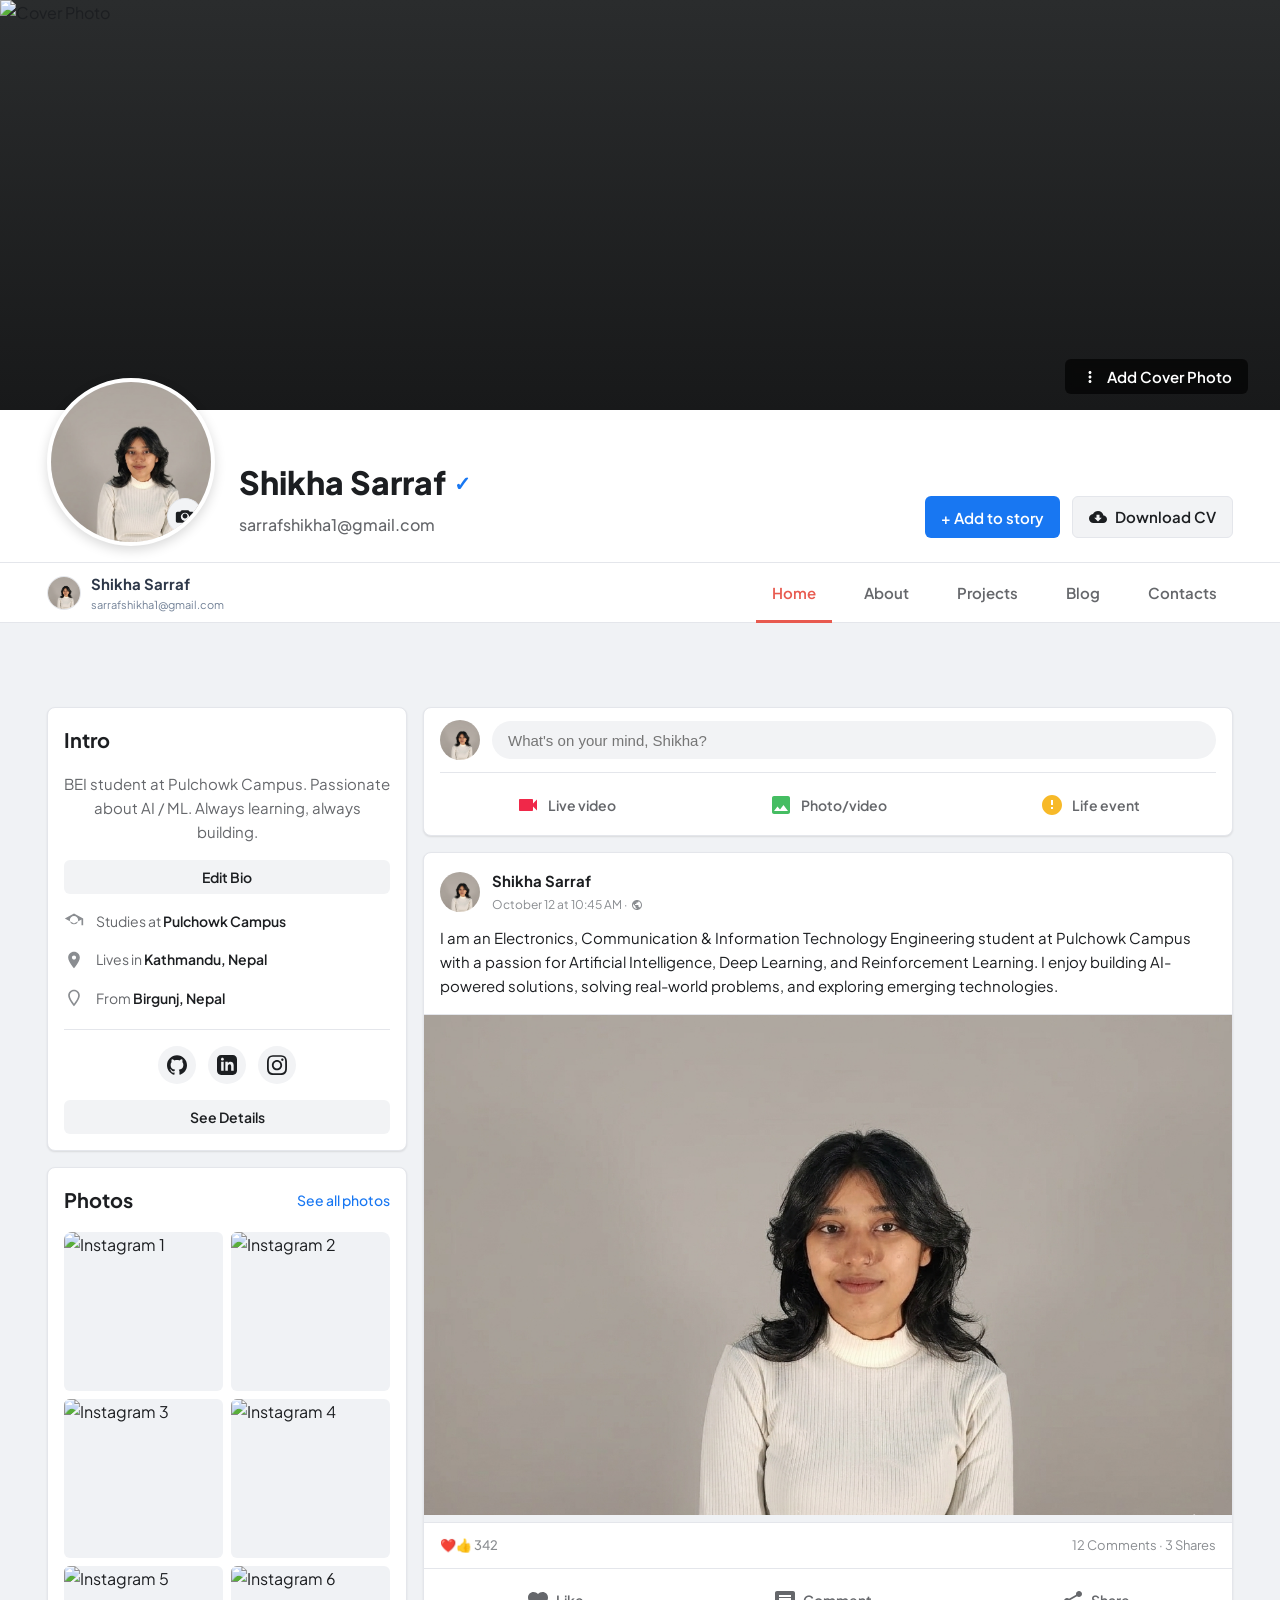
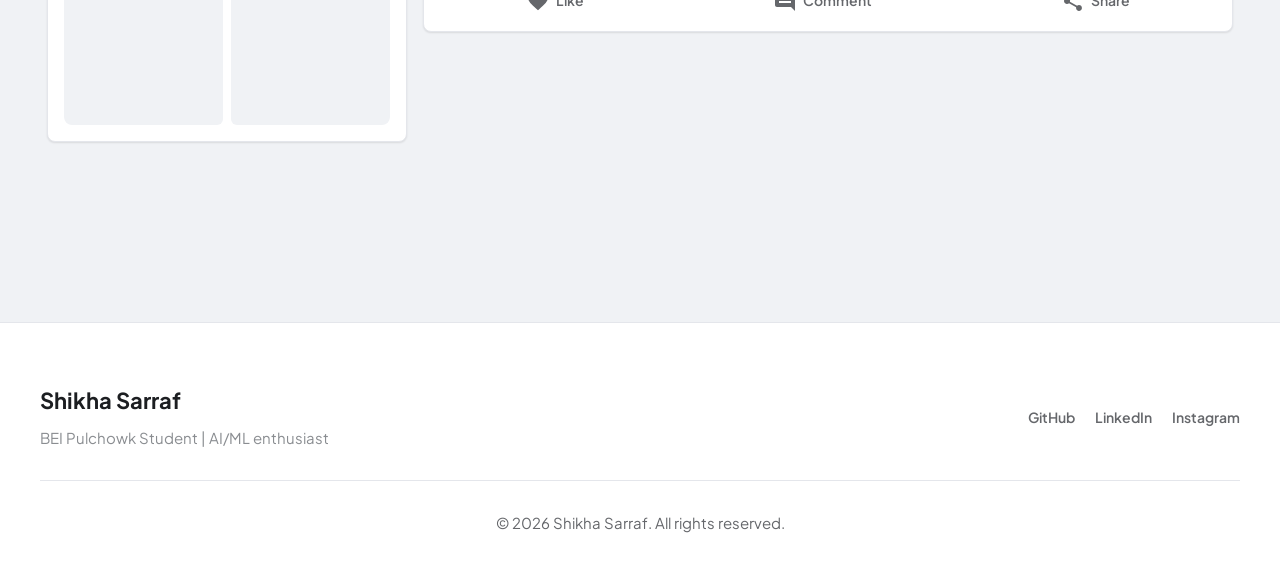
==== commit 24f311e4: "Increase cover photo wrapper height to 410px and update cache-busting links to v1.0.2" ====
--- a/index.html
+++ b/index.html
@@ -2,6 +2,7 @@
 <html lang="en">
 <head>
   <meta charset="UTF-8">
+  <meta name="viewport" content="width=device-width, initial-scale=1.0">
   <meta name="author" content="Shikha Sarraf">
   <meta name="description" content="Professional Portfolio of Shikha Sarraf - BEI student at Pulchowk Campus, Passionate about AI / ML">
   <title>Shikha Sarraf | Portfolio - Home</title>
@@ -10,14 +11,14 @@
   <link rel="preconnect" href="https://fonts.gstatic.com" crossorigin>
   <link href="https://fonts.googleapis.com/css2?family=Playfair+Display:ital,wght@0,400..900;1,400..900&family=Plus+Jakarta+Sans:ital,wght@0,300..800;1,300..800&display=swap" rel="stylesheet">
   <!-- Stylesheet -->
-  <link rel="stylesheet" href="style.css">
+  <link rel="stylesheet" href="style.css?v=1.0.2">
 </head>
 <body>
 
   <!-- HERO PROFILE HEADER -->
   <header class="profile-header">
     <div class="cover-wrapper">
-      <img src="https://res.cloudinary.com/dj85g5tsx/image/upload/q_auto:best,f_auto,e_sharpen:100/v1781712155/1000098287_high_quality_x2zawh.jpg" alt="Cover Photo" class="cover-photo">
+      <img src="https://res.cloudinary.com/dj85g5tsx/image/upload/w_1400,q_auto,f_auto/v1781712155/1000098287_high_quality_x2zawh.jpg" alt="Cover Photo" class="cover-photo">
       <button class="mock-btn cover-edit-btn">
         <svg viewBox="0 0 24 24" class="btn-icon"><path d="M12 8c1.1 0 2-.9 2-2s-.9-2-2-2-2 .9-2 2 .9 2 2 2zm0 2c-1.1 0-2 .9-2 2s.9 2 2 2 2-.9 2-2-.9-2-2-2zm0 6c-1.1 0-2 .9-2 2s.9 2 2 2 2-.9 2-2-.9-2-2-2z"/></svg>
         Add Cover Photo
--- a/style.css
+++ b/style.css
@@ -96,7 +96,7 @@
 .cover-wrapper {
   position: relative;
   width: 100%;
-  height: 360px;
+  height: 410px;
   background: linear-gradient(180deg, #2a2c2d, #18191a);
   overflow: hidden;
 }
@@ -1548,6 +1548,113 @@
 }
 
 /* ==========================================
-   RESPONSIVE DESIGN (MEDIA QUERIES DISABLED)
+   RESPONSIVE DESIGN (MEDIA QUERIES)
    ========================================== */
-/* Mobile and tablet responsive designs have been disabled for desktop-only view. */
+@media (max-width: 1100px) {
+  .about-modern-layout {
+    grid-template-columns: 300px 1fr;
+  }
+  .about-modern-layout .about-text-col:last-child {
+    grid-column: span 2;
+  }
+  .about-modern-layout.reverse {
+    grid-template-columns: 1fr 300px;
+  }
+  .about-modern-layout.reverse .about-text-col:first-child {
+    grid-column: span 2;
+  }
+}
+
+@media (max-width: 992px) {
+  .profile-header {
+    text-align: center;
+  }
+  
+  .header-info-container {
+    flex-direction: column;
+    align-items: center;
+    text-align: center;
+  }
+  
+  .profile-avatar-wrapper {
+    margin-top: -64px;
+  }
+  
+  .profile-meta {
+    flex-direction: column;
+    align-items: center;
+    padding-top: 8px;
+  }
+  
+  .profile-actions {
+    margin-top: 16px;
+  }
+
+  .main-navbar {
+    display: none; /* Hide default navbar on small screens to simplify structure, or keep simplified */
+  }
+
+  .nav-anchor {
+    display: none;
+  }
+  
+  .feed-grid {
+    grid-template-columns: 1fr;
+  }
+  
+  .about-modern-layout,
+  .about-modern-layout.reverse {
+    grid-template-columns: 1fr;
+    gap: 32px;
+  }
+  
+  .about-modern-layout .about-text-col:last-child,
+  .about-modern-layout.reverse .about-text-col:first-child {
+    grid-column: span 1;
+  }
+
+  .offset-card-container {
+    max-width: 340px;
+    margin: 0 auto;
+  }
+
+  .about-talk-block {
+    align-items: center;
+    margin-top: 10px;
+  }
+  
+  .projects-grid {
+    grid-template-columns: 1fr;
+  }
+  
+  .blog-grid {
+    grid-template-columns: 1fr;
+  }
+  
+  .contact-wrapper {
+    grid-template-columns: 1fr;
+  }
+}
+
+@media (max-width: 768px) {
+  .page-container {
+    padding: 16px;
+  }
+  
+  .cover-wrapper {
+    height: 200px;
+  }
+  
+  .profile-name {
+    font-size: 24px;
+  }
+  
+  .form-row {
+    grid-template-columns: 1fr;
+  }
+
+  .site-footer {
+    padding: 40px 16px 20px 16px;
+  }
+}
+
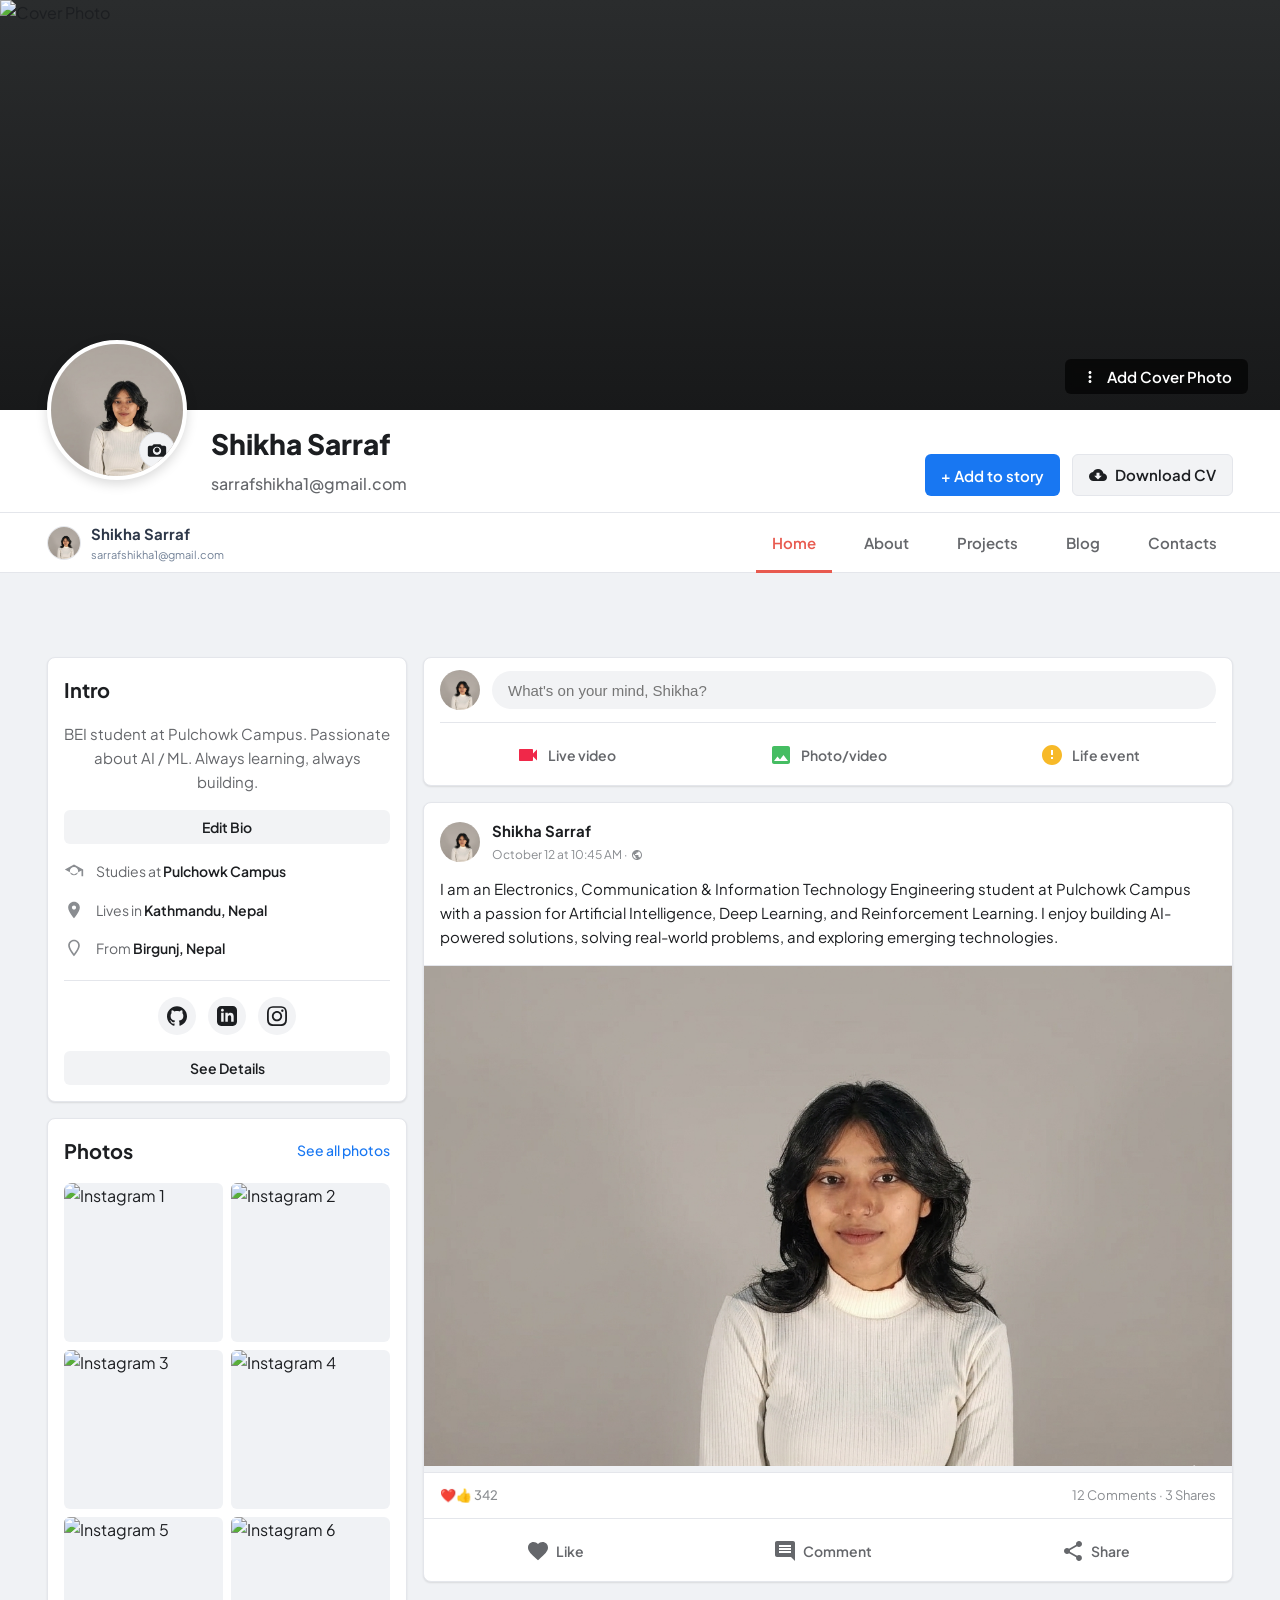
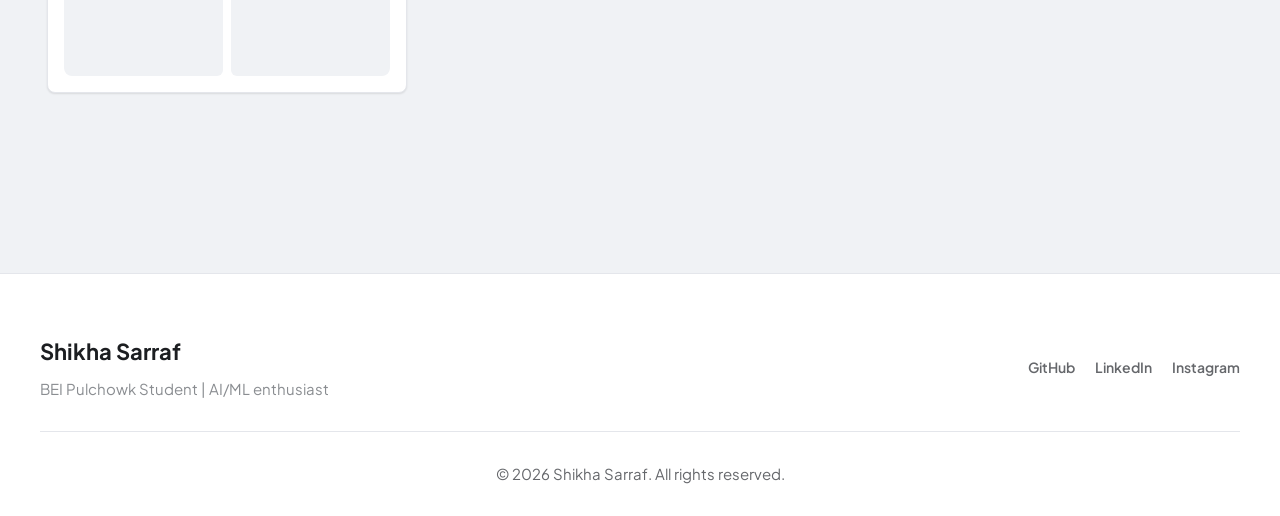
==== commit c5ba96b9: "Remove verification checkmark badge from index.html and enable/optimize mobile navigation header in " ====
--- a/index.html
+++ b/index.html
@@ -11,7 +11,7 @@
   <link rel="preconnect" href="https://fonts.gstatic.com" crossorigin>
   <link href="https://fonts.googleapis.com/css2?family=Playfair+Display:ital,wght@0,400..900;1,400..900&family=Plus+Jakarta+Sans:ital,wght@0,300..800;1,300..800&display=swap" rel="stylesheet">
   <!-- Stylesheet -->
-  <link rel="stylesheet" href="style.css?v=1.0.2">
+  <link rel="stylesheet" href="style.css?v=1.0.4">
 </head>
 <body>
 
@@ -35,7 +35,7 @@
       
       <div class="profile-meta">
         <div class="name-block">
-          <h1 class="profile-name">Shikha Sarraf <span class="verify-badge">✓</span></h1>
+          <h1 class="profile-name">Shikha Sarraf</h1>
           <span class="profile-email">sarrafshikha1@gmail.com</span>
         </div>
         <div class="profile-actions">
--- a/style.css
+++ b/style.css
@@ -89,7 +89,7 @@
 .profile-header {
   background-color: var(--bg-secondary);
   border-bottom: 1px solid var(--border-color);
-  padding-bottom: 16px;
+  padding-bottom: 12px;
   width: 100%;
 }
 
@@ -146,9 +146,9 @@
 
 .profile-avatar-wrapper {
   position: relative;
-  width: 168px;
-  height: 168px;
-  margin-top: -32px;
+  width: 140px;
+  height: 140px;
+  margin-top: -70px;
   border-radius: 50%;
   border: 4px solid var(--bg-secondary);
   overflow: hidden;
@@ -190,8 +190,8 @@
   justify-content: space-between;
   align-items: flex-end;
   flex-grow: 1;
-  padding-top: 16px;
-  padding-bottom: 8px;
+  padding-top: 12px;
+  padding-bottom: 4px;
   gap: 20px;
 }
 
@@ -201,7 +201,7 @@
 }
 
 .profile-name {
-  font-size: 32px;
+  font-size: 28px;
   font-weight: 800;
   display: flex;
   align-items: center;
@@ -1591,13 +1591,29 @@
   }
 
   .main-navbar {
-    display: none; /* Hide default navbar on small screens to simplify structure, or keep simplified */
+    display: block;
+    background-color: #ffffff !important;
+    box-shadow: 0 4px 20px rgba(0, 0, 0, 0.08);
   }
 
   .nav-anchor {
+    display: block;
+    height: 0;
+  }
+
+  .navbar-logo .logo-text {
     display: none;
   }
   
+  .nav-links {
+    gap: 8px;
+  }
+
+  .nav-item {
+    padding: 18px 8px;
+    font-size: 13px;
+  }
+
   .feed-grid {
     grid-template-columns: 1fr;
   }
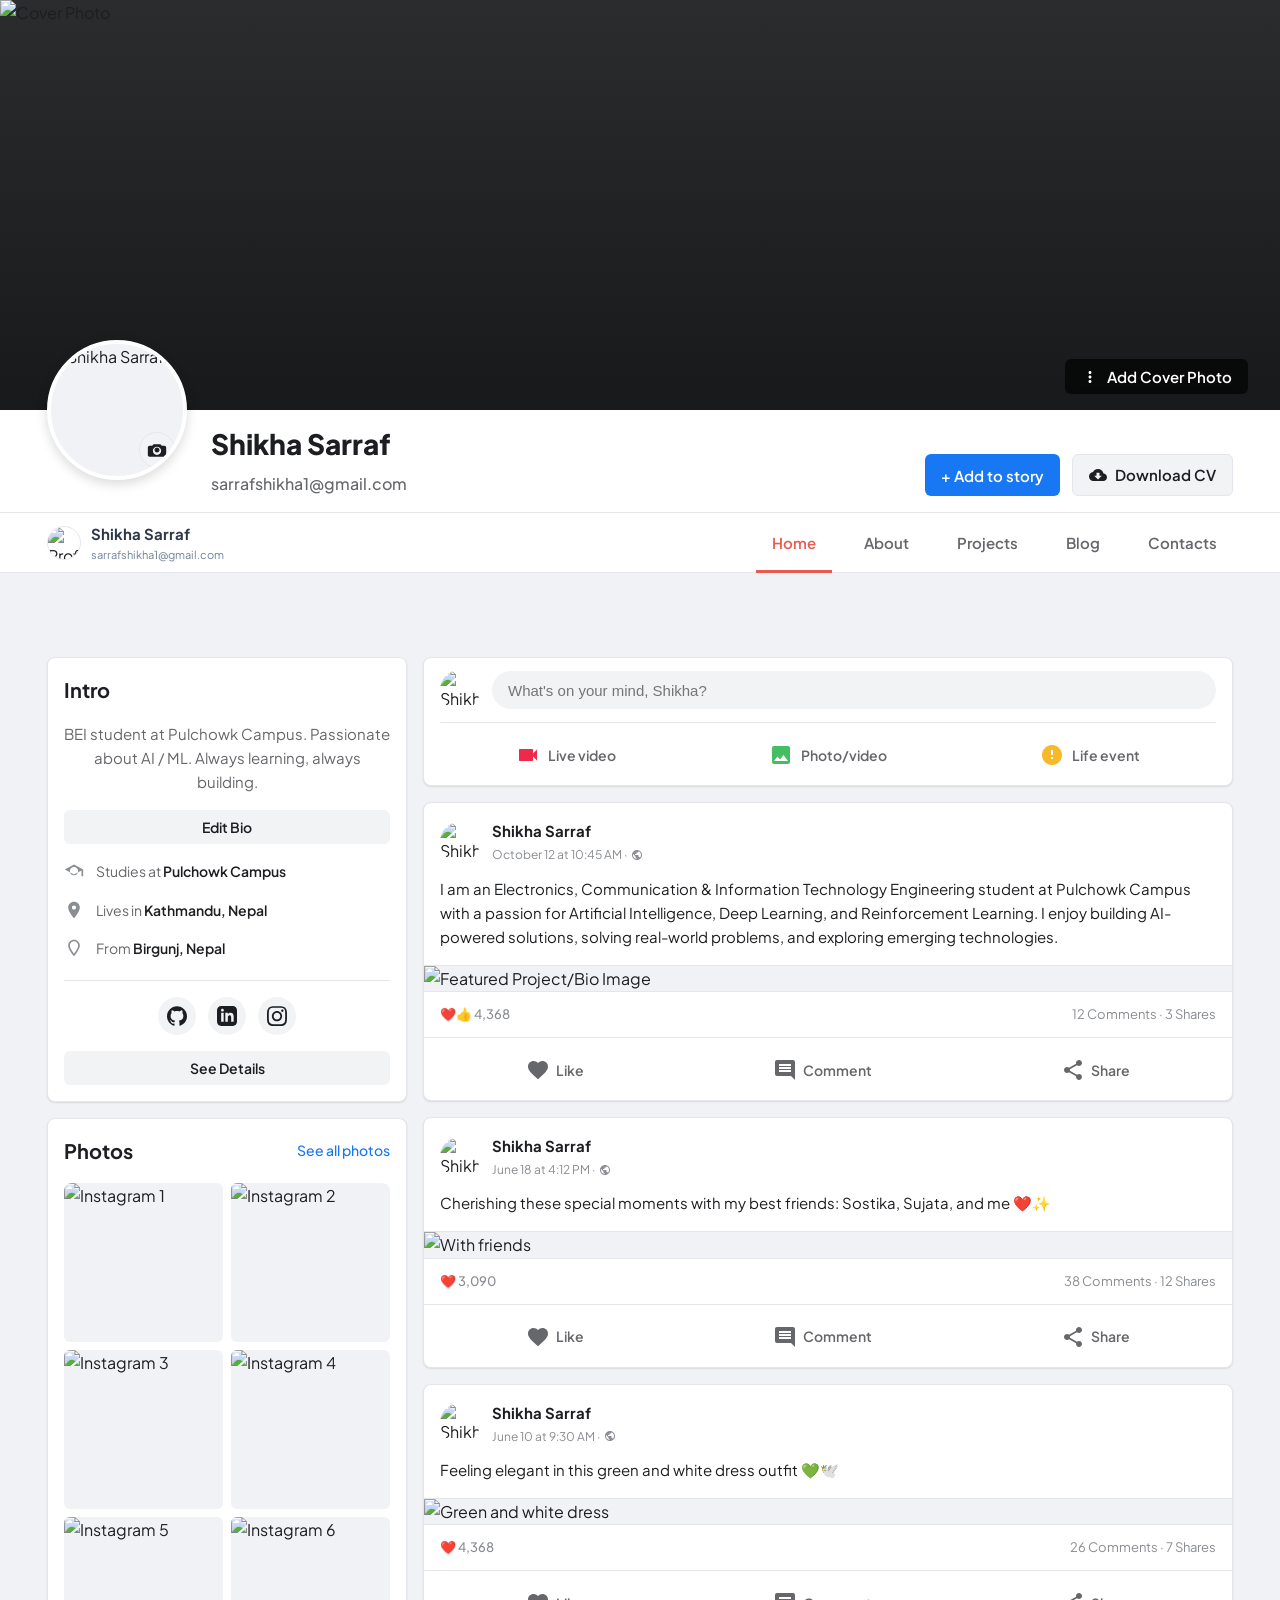
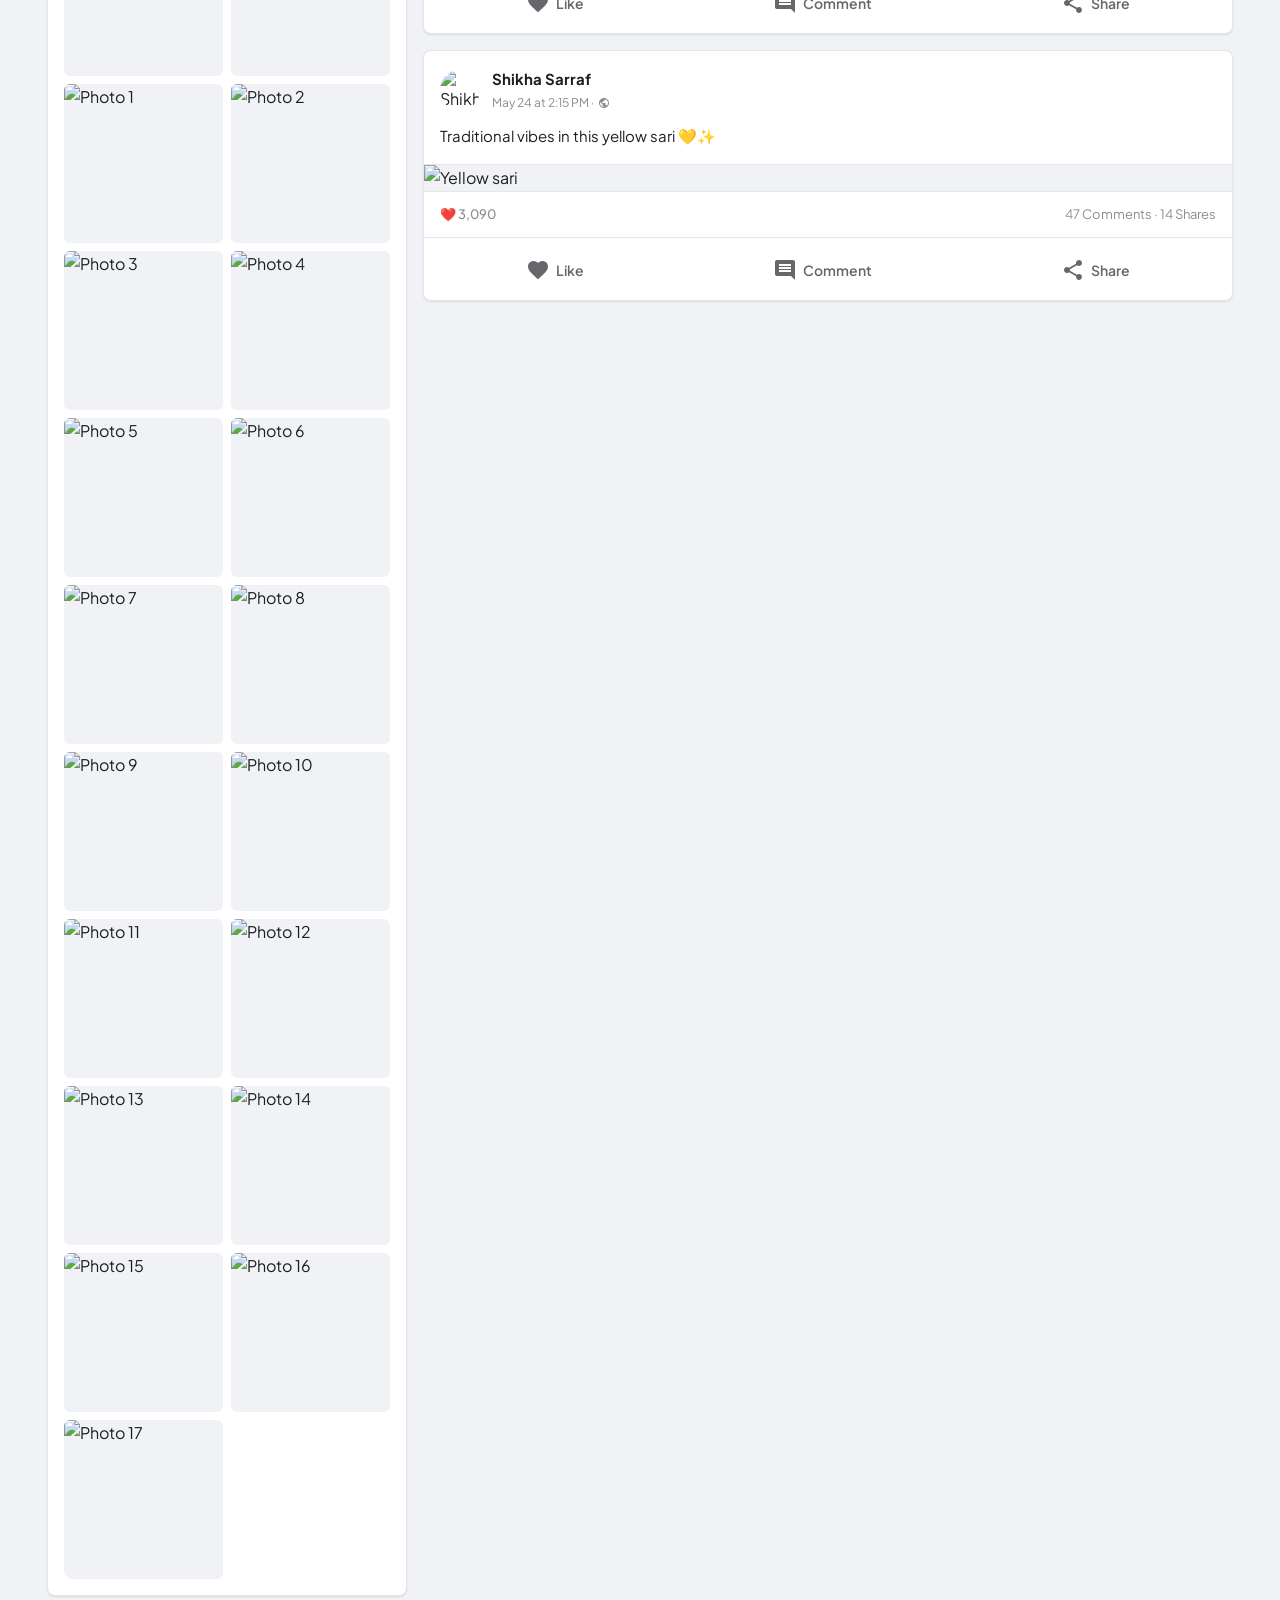
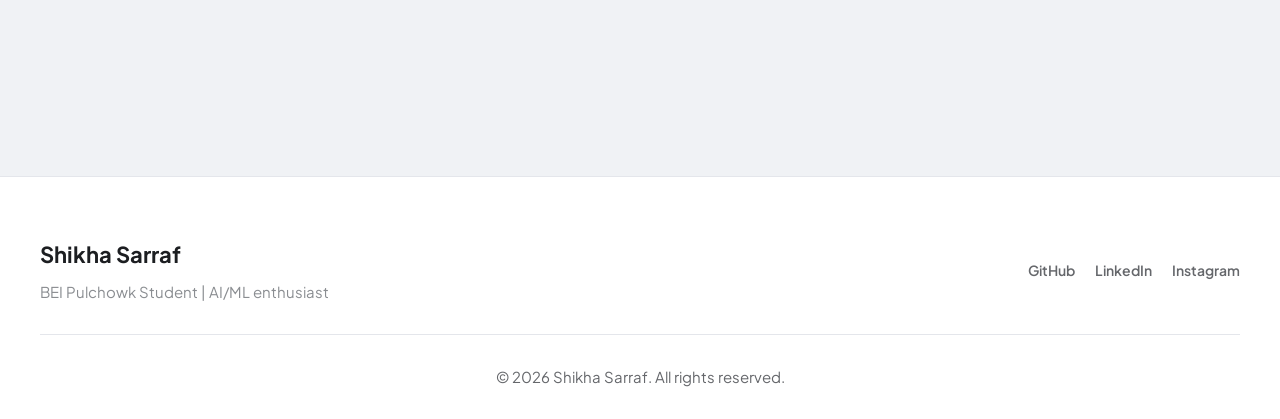
==== commit 221e51c4: "feat: add new feed posts, new projects, and redesign blog UI" ====
--- a/index.html
+++ b/index.html
@@ -11,14 +11,14 @@
   <link rel="preconnect" href="https://fonts.gstatic.com" crossorigin>
   <link href="https://fonts.googleapis.com/css2?family=Playfair+Display:ital,wght@0,400..900;1,400..900&family=Plus+Jakarta+Sans:ital,wght@0,300..800;1,300..800&display=swap" rel="stylesheet">
   <!-- Stylesheet -->
-  <link rel="stylesheet" href="style.css?v=1.0.4">
+  <link rel="stylesheet" href="style.css?v=1.0.6">
 </head>
 <body>
 
   <!-- HERO PROFILE HEADER -->
   <header class="profile-header">
     <div class="cover-wrapper">
-      <img src="https://res.cloudinary.com/dj85g5tsx/image/upload/w_1400,q_auto,f_auto/v1781712155/1000098287_high_quality_x2zawh.jpg" alt="Cover Photo" class="cover-photo">
+      <img src="https://res.cloudinary.com/dj85g5tsx/image/upload/w_1400,q_auto,f_auto/v1781890767/Scanned_20260619-2203_1_1_1__1_hsikpi.jpg" alt="Cover Photo" class="cover-photo">
       <button class="mock-btn cover-edit-btn">
         <svg viewBox="0 0 24 24" class="btn-icon"><path d="M12 8c1.1 0 2-.9 2-2s-.9-2-2-2-2 .9-2 2 .9 2 2 2zm0 2c-1.1 0-2 .9-2 2s.9 2 2 2 2-.9 2-2-.9-2-2-2zm0 6c-1.1 0-2 .9-2 2s.9 2 2 2 2-.9 2-2-.9-2-2-2z"/></svg>
         Add Cover Photo
@@ -27,7 +27,7 @@
     
     <div class="header-info-container">
       <div class="profile-avatar-wrapper">
-        <img src="me.png" alt="Shikha Sarraf" class="profile-avatar">
+        <img src="https://res.cloudinary.com/dj85g5tsx/image/upload/w_300,h_300,c_fill,g_face,q_auto,f_auto/v1781890768/Scanned_20260619-2203_1_1_1__4_mbxt1c.jpg" alt="Shikha Sarraf" class="profile-avatar">
         <div class="avatar-edit-badge">
           <svg viewBox="0 0 24 24"><path d="M12 15c1.66 0 3-1.34 3-3s-1.34-3-3-3-3 1.34-3 3 1.34 3 3 3zm9-8h-3.17L16 5H8L6.17 7H3c-1.1 0-2 .9-2 2v9c0 1.1.9 2 2 2h18c1.1 0 2-.9 2-2V9c0-1.1-.9-2-2-2zm-9 11c-2.76 0-5-2.24-5-5s2.24-5 5-5 5 2.24 5 5-2.24 5-5 5z"/></svg>
         </div>
@@ -54,7 +54,7 @@
   <nav class="main-navbar" id="main-navbar">
     <div class="navbar-content">
       <div class="navbar-logo" id="navbar-logo">
-        <img src="me.png" alt="Profile" class="logo-avatar">
+        <img src="https://res.cloudinary.com/dj85g5tsx/image/upload/w_300,h_300,c_fill,g_face,q_auto,f_auto/v1781890768/Scanned_20260619-2203_1_1_1__4_mbxt1c.jpg" alt="Profile" class="logo-avatar">
         <div class="logo-text">
           <span class="logo-name">Shikha Sarraf</span>
           <span class="logo-subtitle">sarrafshikha1@gmail.com</span>
@@ -121,26 +121,80 @@
               <h2>Photos</h2>
               <a href="#" class="card-header-link">See all photos</a>
             </div>
-            <div class="photos-grid-2col">
-              <div class="photo-box">
-                <img src="https://res.cloudinary.com/dj85g5tsx/image/upload/v1781714208/Screenshot_20260617_221951_Instagram_nuiz65.jpg" alt="Instagram 1" class="insta-photo">
-              </div>
-              <div class="photo-box">
-                <img src="https://res.cloudinary.com/dj85g5tsx/image/upload/v1781714208/Screenshot_20260617_221634_Instagram_vl1rug.jpg" alt="Instagram 2" class="insta-photo">
-              </div>
-              <div class="photo-box">
-                <img src="https://res.cloudinary.com/dj85g5tsx/image/upload/v1781714207/Screenshot_20260617_221604_Instagram_c6y4k2.jpg" alt="Instagram 3" class="insta-photo">
-              </div>
-              <div class="photo-box">
-                <img src="https://res.cloudinary.com/dj85g5tsx/image/upload/v1781714208/Screenshot_20260617_221849_Instagram_ctgxor.jpg" alt="Instagram 4" class="insta-photo">
-              </div>
-              <div class="photo-box">
-                <img src="https://res.cloudinary.com/dj85g5tsx/image/upload/v1781714207/Screenshot_20260617_221601_Instagram_vzuhi9.jpg" alt="Instagram 5" class="insta-photo">
-              </div>
-              <div class="photo-box">
-                <img src="https://res.cloudinary.com/dj85g5tsx/image/upload/v1781714207/Screenshot_20260617_221838_Instagram_vi8kjq.jpg" alt="Instagram 6" class="insta-photo">
-              </div>
-            </div>
+            <div class="photos-grid-2col" id="photos-grid">
+              <!-- Original 6 Photos -->
+              <div class="photo-box">
+                <img src="https://res.cloudinary.com/dj85g5tsx/image/upload/w_400,h_400,c_fill,q_auto,f_auto/v1781714208/Screenshot_20260617_221951_Instagram_nuiz65.jpg" alt="Instagram 1" class="insta-photo">
+              </div>
+              <div class="photo-box">
+                <img src="https://res.cloudinary.com/dj85g5tsx/image/upload/w_400,h_400,c_fill,q_auto,f_auto/v1781714208/Screenshot_20260617_221634_Instagram_vl1rug.jpg" alt="Instagram 2" class="insta-photo">
+              </div>
+              <div class="photo-box">
+                <img src="https://res.cloudinary.com/dj85g5tsx/image/upload/w_400,h_400,c_fill,q_auto,f_auto/v1781714207/Screenshot_20260617_221604_Instagram_c6y4k2.jpg" alt="Instagram 3" class="insta-photo">
+              </div>
+              <div class="photo-box">
+                <img src="https://res.cloudinary.com/dj85g5tsx/image/upload/w_400,h_400,c_fill,q_auto,f_auto/v1781714208/Screenshot_20260617_221849_Instagram_ctgxor.jpg" alt="Instagram 4" class="insta-photo">
+              </div>
+              <div class="photo-box">
+                <img src="https://res.cloudinary.com/dj85g5tsx/image/upload/w_400,h_400,c_fill,q_auto,f_auto/v1781714207/Screenshot_20260617_221601_Instagram_vzuhi9.jpg" alt="Instagram 5" class="insta-photo">
+              </div>
+              <div class="photo-box">
+                <img src="https://res.cloudinary.com/dj85g5tsx/image/upload/w_400,h_400,c_fill,q_auto,f_auto/v1781714207/Screenshot_20260617_221838_Instagram_vi8kjq.jpg" alt="Instagram 6" class="insta-photo">
+              </div>
+              <!-- New 17 Photos -->
+              <div class="photo-box">
+                <img src="https://res.cloudinary.com/dj85g5tsx/image/upload/w_400,h_400,c_fill,q_auto,f_auto/v1781890769/20260530_162220_krxcxa.jpg" alt="Photo 1" class="insta-photo">
+              </div>
+              <div class="photo-box">
+                <img src="https://res.cloudinary.com/dj85g5tsx/image/upload/w_400,h_400,c_fill,q_auto,f_auto/v1781890768/Scanned_20260619-2203_1_1_1__10_exsiqq.jpg" alt="Photo 2" class="insta-photo">
+              </div>
+              <div class="photo-box">
+                <img src="https://res.cloudinary.com/dj85g5tsx/image/upload/w_400,h_400,c_fill,q_auto,f_auto/v1781890768/Scanned_20260619-2203_1_1_1__4_mbxt1c.jpg" alt="Photo 3" class="insta-photo">
+              </div>
+              <div class="photo-box">
+                <img src="https://res.cloudinary.com/dj85g5tsx/image/upload/w_400,h_400,c_fill,q_auto,f_auto/v1781890767/Scanned_20260619-2203_1_1_1__9_zitlik.jpg" alt="Photo 4" class="insta-photo">
+              </div>
+              <div class="photo-box">
+                <img src="https://res.cloudinary.com/dj85g5tsx/image/upload/w_400,h_400,c_fill,q_auto,f_auto/v1781890765/Scanned_20260619-2203_1_1_1__2_i7vjri.jpg" alt="Photo 5" class="insta-photo">
+              </div>
+              <div class="photo-box">
+                <img src="https://res.cloudinary.com/dj85g5tsx/image/upload/w_400,h_400,c_fill,q_auto,f_auto/v1781890765/20260118_103043_z2auco.jpg" alt="Photo 6" class="insta-photo">
+              </div>
+              <div class="photo-box">
+                <img src="https://res.cloudinary.com/dj85g5tsx/image/upload/w_400,h_400,c_fill,q_auto,f_auto/v1781890765/20260530_161637_ijifvn.jpg" alt="Photo 7" class="insta-photo">
+              </div>
+              <div class="photo-box">
+                <img src="https://res.cloudinary.com/dj85g5tsx/image/upload/w_400,h_400,c_fill,q_auto,f_auto/v1781890765/20250627_133226_goyju1.jpg" alt="Photo 8" class="insta-photo">
+              </div>
+              <div class="photo-box">
+                <img src="https://res.cloudinary.com/dj85g5tsx/image/upload/w_400,h_400,c_fill,q_auto,f_auto/v1781890764/Scanned_20260619-2203_1_1_1__3_kd3hyb.jpg" alt="Photo 9" class="insta-photo">
+              </div>
+              <div class="photo-box">
+                <img src="https://res.cloudinary.com/dj85g5tsx/image/upload/w_400,h_400,c_fill,q_auto,f_auto/v1781890762/Scanned_20260619-2203_1_1_1__5_klecgd.jpg" alt="Photo 10" class="insta-photo">
+              </div>
+              <div class="photo-box">
+                <img src="https://res.cloudinary.com/dj85g5tsx/image/upload/w_400,h_400,c_fill,q_auto,f_auto/v1781890761/20260530_161258_jllfl8.jpg" alt="Photo 11" class="insta-photo">
+              </div>
+              <div class="photo-box">
+                <img src="https://res.cloudinary.com/dj85g5tsx/image/upload/w_400,h_400,c_fill,q_auto,f_auto/v1781890761/20260530_161336_nhla2e.jpg" alt="Photo 12" class="insta-photo">
+              </div>
+              <div class="photo-box">
+                <img src="https://res.cloudinary.com/dj85g5tsx/image/upload/w_400,h_400,c_fill,q_auto,f_auto/v1781890760/20260530_161207_y5mykz.jpg" alt="Photo 13" class="insta-photo">
+              </div>
+              <div class="photo-box">
+                <img src="https://res.cloudinary.com/dj85g5tsx/image/upload/w_400,h_400,c_fill,q_auto,f_auto/v1781890759/20260530_161155_tylkkm.jpg" alt="Photo 14" class="insta-photo">
+              </div>
+              <div class="photo-box">
+                <img src="https://res.cloudinary.com/dj85g5tsx/image/upload/w_400,h_400,c_fill,q_auto,f_auto/v1781890758/Scanned_20260619-2203_1_1_1__6_pxnvs4.jpg" alt="Photo 15" class="insta-photo">
+              </div>
+              <div class="photo-box">
+                <img src="https://res.cloudinary.com/dj85g5tsx/image/upload/w_400,h_400,c_fill,q_auto,f_auto/v1781890754/Scanned_20260619-2203_1_1_1__7_fn7zvh.jpg" alt="Photo 16" class="insta-photo">
+              </div>
+              <div class="photo-box">
+                <img src="https://res.cloudinary.com/dj85g5tsx/image/upload/w_400,h_400,c_fill,q_auto,f_auto/v1781890753/Scanned_20260619-2203_1_1_1__8_dun6sv.jpg" alt="Photo 17" class="insta-photo">
+              </div>
+            </div>
+            <button id="see-all-photos-btn">See All Photos</button>
           </div>
           
         </div>
@@ -151,7 +205,7 @@
           <!-- CREATE POST PANEL -->
           <div class="fb-card create-post-card">
             <div class="post-top">
-              <img src="me.png" alt="Shikha Sarraf" class="small-profile-icon">
+              <img src="https://res.cloudinary.com/dj85g5tsx/image/upload/w_300,h_300,c_fill,g_face,q_auto,f_auto/v1781890768/Scanned_20260619-2203_1_1_1__4_mbxt1c.jpg" alt="Shikha Sarraf" class="small-profile-icon">
               <input type="text" placeholder="What's on your mind, Shikha?" class="mock-post-input" disabled>
             </div>
             <div class="divider"></div>
@@ -174,7 +228,7 @@
           <!-- BIO POST -->
           <div class="fb-card post-card">
             <div class="post-header-info">
-              <img src="me.png" alt="Shikha Sarraf" class="small-profile-icon">
+              <img src="https://res.cloudinary.com/dj85g5tsx/image/upload/w_300,h_300,c_fill,g_face,q_auto,f_auto/v1781890768/Scanned_20260619-2203_1_1_1__4_mbxt1c.jpg" alt="Shikha Sarraf" class="small-profile-icon">
               <div class="post-user-details">
                 <span class="post-username">Shikha Sarraf</span>
                 <span class="post-time">October 12 at 10:45 AM · <svg class="globe-icon" viewBox="0 0 24 24"><path d="M12 2C6.48 2 2 6.48 2 12s4.48 10 10 10 10-4.48 10-10S17.52 2 12 2zm-1 17.93c-3.95-.49-7-3.85-7-7.93 0-.62.08-1.21.21-1.79L9 15v1c0 1.1.9 2 2 2v1.93zm6.9-2.54c-.26-.81-1-1.39-1.9-1.39h-1v-3c0-.55-.45-1-1-1H8v-2h2c.55 0 1-.45 1-1V7h2c1.1 0 2-.9 2-2v-.41c2.93 1.19 5 4.06 5 7.41 0 2.08-.8 3.97-2.1 5.39z"/></svg></span>
@@ -183,12 +237,12 @@
             <div class="post-content">
               <p>I am an Electronics, Communication & Information Technology Engineering student at Pulchowk Campus with a passion for Artificial Intelligence, Deep Learning, and Reinforcement Learning. I enjoy building AI-powered solutions, solving real-world problems, and exploring emerging technologies.</p>
               <div class="post-image-container">
-                <img src="me.png" alt="Featured Project/Bio Image" class="post-featured-image">
+                <img src="https://res.cloudinary.com/dj85g5tsx/image/upload/w_800,q_auto,f_auto/v1781890768/Scanned_20260619-2203_1_1_1__4_mbxt1c.jpg" alt="Featured Project/Bio Image" class="post-featured-image">
               </div>
             </div>
             <div class="post-stats">
               <div class="stats-left">
-                <span class="likes-badge">❤️👍 342</span>
+                <span class="likes-badge">❤️👍 4,368</span>
               </div>
               <div class="stats-right">
                 <span>12 Comments · 3 Shares</span>
@@ -210,7 +264,127 @@
               </div>
             </div>
           </div>
-          
+
+          <!-- POST 1: FRIENDS -->
+          <div class="fb-card post-card">
+            <div class="post-header-info">
+              <img src="https://res.cloudinary.com/dj85g5tsx/image/upload/w_300,h_300,c_fill,g_face,q_auto,f_auto/v1781890768/Scanned_20260619-2203_1_1_1__4_mbxt1c.jpg" alt="Shikha Sarraf" class="small-profile-icon">
+              <div class="post-user-details">
+                <span class="post-username">Shikha Sarraf</span>
+                <span class="post-time">June 18 at 4:12 PM · <svg class="globe-icon" viewBox="0 0 24 24"><path d="M12 2C6.48 2 2 6.48 2 12s4.48 10 10 10 10-4.48 10-10S17.52 2 12 2zm-1 17.93c-3.95-.49-7-3.85-7-7.93 0-.62.08-1.21.21-1.79L9 15v1c0 1.1.9 2 2 2v1.93zm6.9-2.54c-.26-.81-1-1.39-1.9-1.39h-1v-3c0-.55-.45-1-1-1H8v-2h2c.55 0 1-.45 1-1V7h2c1.1 0 2-.9 2-2v-.41c2.93 1.19 5 4.06 5 7.41 0 2.08-.8 3.97-2.1 5.39z"/></svg></span>
+              </div>
+            </div>
+            <div class="post-content">
+              <p>Cherishing these special moments with my best friends: Sostika, Sujata, and me ❤️✨</p>
+              <div class="post-image-container">
+                <img src="https://res.cloudinary.com/dj85g5tsx/image/upload/w_800,q_auto,f_auto/v1781890753/Scanned_20260619-2203_1_1_1__8_dun6sv.jpg" alt="With friends" class="post-featured-image">
+              </div>
+            </div>
+            <div class="post-stats">
+              <div class="stats-left">
+                <span class="likes-badge">❤️ 3,090</span>
+              </div>
+              <div class="stats-right">
+                <span>38 Comments · 12 Shares</span>
+              </div>
+            </div>
+            <div class="divider"></div>
+            <div class="post-actions-row borderless">
+              <div class="post-action-btn wide">
+                <svg viewBox="0 0 24 24" class="action-icon"><path d="M12 21.35l-1.45-1.32C5.4 15.36 2 12.28 2 8.5 2 5.42 4.42 3 7.5 3c1.74 0 3.41.81 4.5 2.09C13.09 3.81 14.76 3 16.5 3 19.58 3 22 5.42 22 8.5c0 3.78-3.4 6.86-8.55 11.54L12 21.35z"/></svg>
+                Like
+              </div>
+              <div class="post-action-btn wide">
+                <svg viewBox="0 0 24 24" class="action-icon"><path d="M21.99 4c0-1.1-.89-2-1.99-2H4c-1.1 0-2 .9-2 2v12c0 1.1.9 2 2 2h14l4 4-.01-18zM18 14H6v-2h12v2zm0-3H6V9h12v2zm0-3H6V6h12v2z"/></svg>
+                Comment
+              </div>
+              <div class="post-action-btn wide">
+                <svg viewBox="0 0 24 24" class="action-icon"><path d="M18 16.08c-.76 0-1.44.3-1.96.77L8.91 12.7c.05-.23.09-.46.09-.7s-.04-.47-.09-.7l7.05-4.11c.54.5 1.25.81 2.04.81 1.66 0 3-1.34 3-3s-1.34-3-3-3-3 1.34-3 3c0 .24.04.47.09.7L8.04 9.81C7.5 9.31 6.79 9 6 9c-1.66 0-3 1.34-3 3s1.34 3 3 3c.79 0 1.5-.31 2.04-.81l7.12 4.16c-.05.21-.08.43-.08.65 0 1.61 1.31 2.92 2.92 2.92 1.61 0 2.92-1.31 2.92-2.92s-1.31-2.92-2.92-2.92z"/></svg>
+                Share
+              </div>
+            </div>
+          </div>
+
+          <!-- POST 2: GREEN & WHITE DRESS -->
+          <div class="fb-card post-card">
+            <div class="post-header-info">
+              <img src="https://res.cloudinary.com/dj85g5tsx/image/upload/w_300,h_300,c_fill,g_face,q_auto,f_auto/v1781890768/Scanned_20260619-2203_1_1_1__4_mbxt1c.jpg" alt="Shikha Sarraf" class="small-profile-icon">
+              <div class="post-user-details">
+                <span class="post-username">Shikha Sarraf</span>
+                <span class="post-time">June 10 at 9:30 AM · <svg class="globe-icon" viewBox="0 0 24 24"><path d="M12 2C6.48 2 2 6.48 2 12s4.48 10 10 10 10-4.48 10-10S17.52 2 12 2zm-1 17.93c-3.95-.49-7-3.85-7-7.93 0-.62.08-1.21.21-1.79L9 15v1c0 1.1.9 2 2 2v1.93zm6.9-2.54c-.26-.81-1-1.39-1.9-1.39h-1v-3c0-.55-.45-1-1-1H8v-2h2c.55 0 1-.45 1-1V7h2c1.1 0 2-.9 2-2v-.41c2.93 1.19 5 4.06 5 7.41 0 2.08-.8 3.97-2.1 5.39z"/></svg></span>
+              </div>
+            </div>
+            <div class="post-content">
+              <p>Feeling elegant in this green and white dress outfit 💚🕊️</p>
+              <div class="post-image-container">
+                <img src="https://res.cloudinary.com/dj85g5tsx/image/upload/w_800,q_auto,f_auto/v1781714207/Screenshot_20260617_221604_Instagram_c6y4k2.jpg" alt="Green and white dress" class="post-featured-image">
+              </div>
+            </div>
+            <div class="post-stats">
+              <div class="stats-left">
+                <span class="likes-badge">❤️ 4,368</span>
+              </div>
+              <div class="stats-right">
+                <span>26 Comments · 7 Shares</span>
+              </div>
+            </div>
+            <div class="divider"></div>
+            <div class="post-actions-row borderless">
+              <div class="post-action-btn wide">
+                <svg viewBox="0 0 24 24" class="action-icon"><path d="M12 21.35l-1.45-1.32C5.4 15.36 2 12.28 2 8.5 2 5.42 4.42 3 7.5 3c1.74 0 3.41.81 4.5 2.09C13.09 3.81 14.76 3 16.5 3 19.58 3 22 5.42 22 8.5c0 3.78-3.4 6.86-8.55 11.54L12 21.35z"/></svg>
+                Like
+              </div>
+              <div class="post-action-btn wide">
+                <svg viewBox="0 0 24 24" class="action-icon"><path d="M21.99 4c0-1.1-.89-2-1.99-2H4c-1.1 0-2 .9-2 2v12c0 1.1.9 2 2 2h14l4 4-.01-18zM18 14H6v-2h12v2zm0-3H6V9h12v2zm0-3H6V6h12v2z"/></svg>
+                Comment
+              </div>
+              <div class="post-action-btn wide">
+                <svg viewBox="0 0 24 24" class="action-icon"><path d="M18 16.08c-.76 0-1.44.3-1.96.77L8.91 12.7c.05-.23.09-.46.09-.7s-.04-.47-.09-.7l7.05-4.11c.54.5 1.25.81 2.04.81 1.66 0 3-1.34 3-3s-1.34-3-3-3-3 1.34-3 3c0 .24.04.47.09.7L8.04 9.81C7.5 9.31 6.79 9 6 9c-1.66 0-3 1.34-3 3s1.34 3 3 3c.79 0 1.5-.31 2.04-.81l7.12 4.16c-.05.21-.08.43-.08.65 0 1.61 1.31 2.92 2.92 2.92 1.61 0 2.92-1.31 2.92-2.92s-1.31-2.92-2.92-2.92z"/></svg>
+                Share
+              </div>
+            </div>
+          </div>
+
+          <!-- POST 3: YELLOW SARI -->
+          <div class="fb-card post-card">
+            <div class="post-header-info">
+              <img src="https://res.cloudinary.com/dj85g5tsx/image/upload/w_300,h_300,c_fill,g_face,q_auto,f_auto/v1781890768/Scanned_20260619-2203_1_1_1__4_mbxt1c.jpg" alt="Shikha Sarraf" class="small-profile-icon">
+              <div class="post-user-details">
+                <span class="post-username">Shikha Sarraf</span>
+                <span class="post-time">May 24 at 2:15 PM · <svg class="globe-icon" viewBox="0 0 24 24"><path d="M12 2C6.48 2 2 6.48 2 12s4.48 10 10 10 10-4.48 10-10S17.52 2 12 2zm-1 17.93c-3.95-.49-7-3.85-7-7.93 0-.62.08-1.21.21-1.79L9 15v1c0 1.1.9 2 2 2v1.93zm6.9-2.54c-.26-.81-1-1.39-1.9-1.39h-1v-3c0-.55-.45-1-1-1H8v-2h2c.55 0 1-.45 1-1V7h2c1.1 0 2-.9 2-2v-.41c2.93 1.19 5 4.06 5 7.41 0 2.08-.8 3.97-2.1 5.39z"/></svg></span>
+              </div>
+            </div>
+            <div class="post-content">
+              <p>Traditional vibes in this yellow sari 💛✨</p>
+              <div class="post-image-container">
+                <img src="https://res.cloudinary.com/dj85g5tsx/image/upload/w_800,q_auto,f_auto/v1781890767/Scanned_20260619-2203_1_1_1__9_zitlik.jpg" alt="Yellow sari" class="post-featured-image">
+              </div>
+            </div>
+            <div class="post-stats">
+              <div class="stats-left">
+                <span class="likes-badge">❤️ 3,090</span>
+              </div>
+              <div class="stats-right">
+                <span>47 Comments · 14 Shares</span>
+              </div>
+            </div>
+            <div class="divider"></div>
+            <div class="post-actions-row borderless">
+              <div class="post-action-btn wide">
+                <svg viewBox="0 0 24 24" class="action-icon"><path d="M12 21.35l-1.45-1.32C5.4 15.36 2 12.28 2 8.5 2 5.42 4.42 3 7.5 3c1.74 0 3.41.81 4.5 2.09C13.09 3.81 14.76 3 16.5 3 19.58 3 22 5.42 22 8.5c0 3.78-3.4 6.86-8.55 11.54L12 21.35z"/></svg>
+                Like
+              </div>
+              <div class="post-action-btn wide">
+                <svg viewBox="0 0 24 24" class="action-icon"><path d="M21.99 4c0-1.1-.89-2-1.99-2H4c-1.1 0-2 .9-2 2v12c0 1.1.9 2 2 2h14l4 4-.01-18zM18 14H6v-2h12v2zm0-3H6V9h12v2zm0-3H6V6h12v2z"/></svg>
+                Comment
+              </div>
+              <div class="post-action-btn wide">
+                <svg viewBox="0 0 24 24" class="action-icon"><path d="M18 16.08c-.76 0-1.44.3-1.96.77L8.91 12.7c.05-.23.09-.46.09-.7s-.04-.47-.09-.7l7.05-4.11c.54.5 1.25.81 2.04.81 1.66 0 3-1.34 3-3s-1.34-3-3-3-3 1.34-3 3c0 .24.04.47.09.7L8.04 9.81C7.5 9.31 6.79 9 6 9c-1.66 0-3 1.34-3 3s1.34 3 3 3c.79 0 1.5-.31 2.04-.81l7.12 4.16c-.05.21-.08.43-.08.65 0 1.61 1.31 2.92 2.92 2.92 1.61 0 2.92-1.31 2.92-2.92s-1.31-2.92-2.92-2.92z"/></svg>
+                Share
+              </div>
+            </div>
+          </div>
+
         </div>
         
       </div>
@@ -243,4 +417,4 @@
   <!-- Scripts -->
   <script src="script.js"></script>
 </body>
-</html>+</html>
--- a/style.css
+++ b/style.css
@@ -634,6 +634,10 @@
   overflow: hidden;
 }
 
+#see-all-photos-btn {
+  display: none;
+}
+
 .photo-box {
   aspect-ratio: 1 / 1;
   overflow: hidden;
@@ -992,7 +996,7 @@
   box-shadow: 0 6px 12px rgba(232, 90, 79, 0.3);
 }
 
-/* About Row themes (Yellow & Blue) */
+/* About Row themes (Yellow, Blue & Coral) */
 .yellow-theme .coral-line {
   background-color: #d97706; /* Golden Amber */
 }
@@ -1013,6 +1017,28 @@
 .blue-theme .about-contact-btn:hover {
   background-color: #1d4ed8;
   box-shadow: 0 6px 12px rgba(37, 99, 235, 0.3);
+}
+
+.coral-theme .coral-line {
+  background-color: var(--coral-accent);
+}
+
+.coral-theme .talk-email {
+  color: var(--coral-accent) !important;
+}
+
+.coral-theme .about-contact-btn {
+  background-color: var(--coral-accent);
+  box-shadow: 0 4px 6px rgba(232, 90, 79, 0.2);
+}
+
+.coral-theme .about-contact-btn:hover {
+  background-color: var(--coral-hover);
+  box-shadow: 0 6px 12px rgba(232, 90, 79, 0.3);
+}
+
+.coral-theme .offset-coral-box {
+  background-color: #ffe4e6; /* Soft light rose/coral background box */
 }
 
 /* ==========================================
@@ -1601,12 +1627,19 @@
     height: 0;
   }
 
-  .navbar-logo .logo-text {
-    display: none;
+  .navbar-logo {
+    display: none !important;
+  }
+
+  .navbar-content {
+    justify-content: center;
+    padding: 0;
   }
   
   .nav-links {
-    gap: 8px;
+    justify-content: center;
+    width: 100%;
+    gap: 12px;
   }
 
   .nav-item {
@@ -1672,5 +1705,399 @@
   .site-footer {
     padding: 40px 16px 20px 16px;
   }
-}
-
+
+  /* Mobile Photos Grid toggle behavior */
+  .photos-grid-2col:not(.show-all) .photo-box:nth-child(n+7) {
+    display: none;
+  }
+
+  #see-all-photos-btn {
+    display: block;
+    width: 100%;
+    margin-top: 12px;
+    padding: 10px 0;
+    background-color: var(--bg-hover);
+    color: var(--facebook-blue);
+    border: 1px solid var(--border-color);
+    border-radius: 6px;
+    font-weight: 600;
+    font-size: 14px;
+    text-align: center;
+    transition: var(--transition-fast);
+  }
+
+  #see-all-photos-btn:hover {
+    background-color: var(--border-color);
+  }
+}
+
+/* ==========================================
+   PREMIUM BLOG PAGE CUSTOM STYLES
+   ========================================== */
+
+/* Featured Blog Hero */
+.blog-hero-section {
+  max-width: 1200px;
+  margin: 0 auto 40px auto;
+  opacity: 0;
+  transform: translateY(20px);
+  animation: blogHeroFadeIn 0.6s cubic-bezier(0.16, 1, 0.3, 1) forwards;
+}
+
+@keyframes blogHeroFadeIn {
+  to {
+    opacity: 1;
+    transform: translateY(0);
+  }
+}
+
+.blog-hero-card {
+  background-color: var(--bg-secondary);
+  border: 1px solid var(--border-color);
+  border-radius: 16px;
+  display: grid;
+  grid-template-columns: 1.2fr 1fr;
+  overflow: hidden;
+  box-shadow: 0 10px 30px rgba(0, 0, 0, 0.05);
+  transition: var(--transition-smooth);
+}
+
+.blog-hero-card:hover {
+  transform: translateY(-4px);
+  box-shadow: 0 20px 40px rgba(232, 90, 79, 0.1);
+  border-color: var(--coral-accent);
+}
+
+.blog-hero-banner {
+  background: linear-gradient(135deg, #18191a, #2d3748);
+  display: flex;
+  align-items: center;
+  justify-content: center;
+  position: relative;
+  min-height: 280px;
+  overflow: hidden;
+}
+
+.blog-hero-banner::before {
+  content: '';
+  position: absolute;
+  top: -50%;
+  left: -50%;
+  width: 200%;
+  height: 200%;
+  background: radial-gradient(circle, rgba(232,90,79,0.12) 0%, transparent 60%);
+  animation: rotateGlow 15s linear infinite;
+}
+
+@keyframes rotateGlow {
+  from { transform: rotate(0deg); }
+  to { transform: rotate(360deg); }
+}
+
+.blog-hero-badge {
+  position: absolute;
+  top: 20px;
+  left: 20px;
+  background-color: var(--coral-accent);
+  color: white;
+  font-size: 11px;
+  font-weight: 700;
+  text-transform: uppercase;
+  padding: 6px 12px;
+  border-radius: 20px;
+  letter-spacing: 1px;
+  box-shadow: 0 4px 10px rgba(232, 90, 79, 0.3);
+}
+
+.blog-hero-graphic {
+  z-index: 2;
+  color: rgba(255, 255, 255, 0.15);
+  display: flex;
+  flex-direction: column;
+  align-items: center;
+  gap: 12px;
+}
+
+.blog-hero-graphic svg {
+  width: 70px;
+  height: 70px;
+  fill: currentColor;
+}
+
+.blog-hero-graphic span {
+  font-size: 13px;
+  font-weight: 600;
+  letter-spacing: 2px;
+  text-transform: uppercase;
+  color: rgba(255, 255, 255, 0.4);
+}
+
+.blog-hero-content {
+  padding: 40px;
+  display: flex;
+  flex-direction: column;
+  justify-content: center;
+}
+
+.blog-hero-meta {
+  font-size: 12px;
+  font-weight: 600;
+  color: var(--text-muted);
+  margin-bottom: 12px;
+  display: flex;
+  align-items: center;
+  gap: 8px;
+}
+
+.blog-hero-meta .dot-separator {
+  width: 4px;
+  height: 4px;
+  background-color: var(--text-muted);
+  border-radius: 50%;
+}
+
+.blog-hero-title {
+  font-family: var(--font-serif);
+  font-size: 26px;
+  line-height: 1.3;
+  margin-bottom: 16px;
+  color: var(--text-primary);
+}
+
+.blog-hero-desc {
+  font-size: 14px;
+  color: var(--text-secondary);
+  line-height: 1.6;
+  margin-bottom: 24px;
+}
+
+.blog-hero-link {
+  display: inline-flex;
+  align-items: center;
+  gap: 8px;
+  font-size: 14px;
+  font-weight: 700;
+  color: var(--coral-accent);
+  transition: var(--transition-fast);
+}
+
+.blog-hero-link svg {
+  width: 16px;
+  height: 16px;
+  fill: currentColor;
+  transition: transform 0.2s ease;
+}
+
+.blog-hero-link:hover {
+  color: var(--coral-hover);
+}
+
+.blog-hero-link:hover svg {
+  transform: translateX(4px);
+}
+
+/* Premium Blog Cards Grid */
+.premium-blog-card {
+  background-color: var(--bg-secondary);
+  border: 1px solid var(--border-color);
+  border-radius: 16px;
+  padding: 32px;
+  display: flex;
+  flex-direction: column;
+  position: relative;
+  overflow: hidden;
+  box-shadow: 0 4px 20px rgba(0, 0, 0, 0.02);
+  transition: var(--transition-smooth);
+}
+
+.premium-blog-card::before {
+  content: '';
+  position: absolute;
+  top: 0;
+  left: 0;
+  height: 100%;
+  width: 4px;
+}
+
+/* Themes per Card type */
+.premium-blog-card.tech::before { background-color: var(--facebook-blue); }
+.premium-blog-card.personal::before { background-color: #d97706; }
+.premium-blog-card.education::before { background-color: #10b981; }
+
+.premium-blog-card:hover {
+  transform: translateY(-6px);
+  box-shadow: 0 15px 30px rgba(0, 0, 0, 0.08);
+}
+
+.premium-blog-card.tech:hover { border-color: var(--facebook-blue); }
+.premium-blog-card.personal:hover { border-color: #d97706; }
+.premium-blog-card.education:hover { border-color: #10b981; }
+
+.blog-card-icon {
+  width: 42px;
+  height: 42px;
+  border-radius: 8px;
+  display: flex;
+  align-items: center;
+  justify-content: center;
+  margin-bottom: 20px;
+}
+
+.tech .blog-card-icon {
+  background-color: rgba(24, 119, 242, 0.1);
+  color: var(--facebook-blue);
+}
+
+.personal .blog-card-icon {
+  background-color: rgba(217, 119, 6, 0.1);
+  color: #d97706;
+}
+
+.education .blog-card-icon {
+  background-color: rgba(16, 185, 129, 0.1);
+  color: #10b981;
+}
+
+.blog-card-icon svg {
+  width: 22px;
+  height: 22px;
+  fill: currentColor;
+}
+
+.premium-blog-card h3 {
+  font-size: 20px;
+  font-weight: 700;
+  margin-bottom: 12px;
+  color: var(--text-primary);
+}
+
+.premium-blog-card .card-subtitle {
+  font-size: 14px;
+  color: var(--text-secondary);
+  line-height: 1.6;
+  margin-bottom: 24px;
+}
+
+/* Premium Blog Post Link Rows */
+.premium-post-list {
+  list-style: none;
+  display: flex;
+  flex-direction: column;
+  gap: 12px;
+}
+
+.premium-post-item a {
+  display: flex;
+  justify-content: space-between;
+  align-items: center;
+  padding: 14px 16px;
+  background-color: var(--bg-primary);
+  border: 1px solid var(--border-color);
+  border-radius: 8px;
+  font-size: 14px;
+  font-weight: 600;
+  color: var(--text-primary);
+  transition: var(--transition-smooth);
+}
+
+.premium-post-item a:hover {
+  background-color: var(--bg-secondary);
+  transform: scale(1.02);
+}
+
+.tech .premium-post-item a:hover {
+  border-color: var(--facebook-blue);
+  color: var(--facebook-blue);
+}
+
+.personal .premium-post-item a:hover {
+  border-color: #d97706;
+  color: #d97706;
+}
+
+.post-link-title {
+  display: flex;
+  align-items: center;
+  gap: 10px;
+}
+
+.post-link-title svg {
+  width: 16px;
+  height: 16px;
+  fill: currentColor;
+  opacity: 0.7;
+}
+
+.post-meta-date {
+  font-size: 11px;
+  color: var(--text-muted);
+  background-color: var(--bg-secondary);
+  padding: 3px 8px;
+  border-radius: 4px;
+  border: 1px solid var(--border-color);
+}
+
+/* Timeline updates */
+.timeline-nodes {
+  display: flex;
+  flex-direction: column;
+  gap: 20px;
+  position: relative;
+  padding-left: 20px;
+}
+
+.timeline-nodes::before {
+  content: '';
+  position: absolute;
+  top: 8px;
+  left: 5px;
+  bottom: 8px;
+  width: 2px;
+  background-color: var(--border-color);
+}
+
+.timeline-node {
+  position: relative;
+}
+
+.timeline-node::before {
+  content: '';
+  position: absolute;
+  top: 6px;
+  left: -19px;
+  width: 10px;
+  height: 10px;
+  background-color: #10b981;
+  border-radius: 50%;
+  border: 2px solid var(--bg-secondary);
+  box-shadow: 0 0 0 3px rgba(16, 185, 129, 0.15);
+  z-index: 2;
+}
+
+.node-title {
+  font-size: 14px;
+  font-weight: 700;
+  color: var(--text-primary);
+}
+
+.node-degree {
+  font-size: 12px;
+  font-weight: 600;
+  color: #10b981;
+  margin-top: 2px;
+}
+
+.node-date {
+  font-size: 11px;
+  color: var(--text-muted);
+  margin-top: 2px;
+}
+
+/* Responsiveness for Hero */
+@media (max-width: 992px) {
+  .blog-hero-card {
+    grid-template-columns: 1fr;
+  }
+}
+}
+
